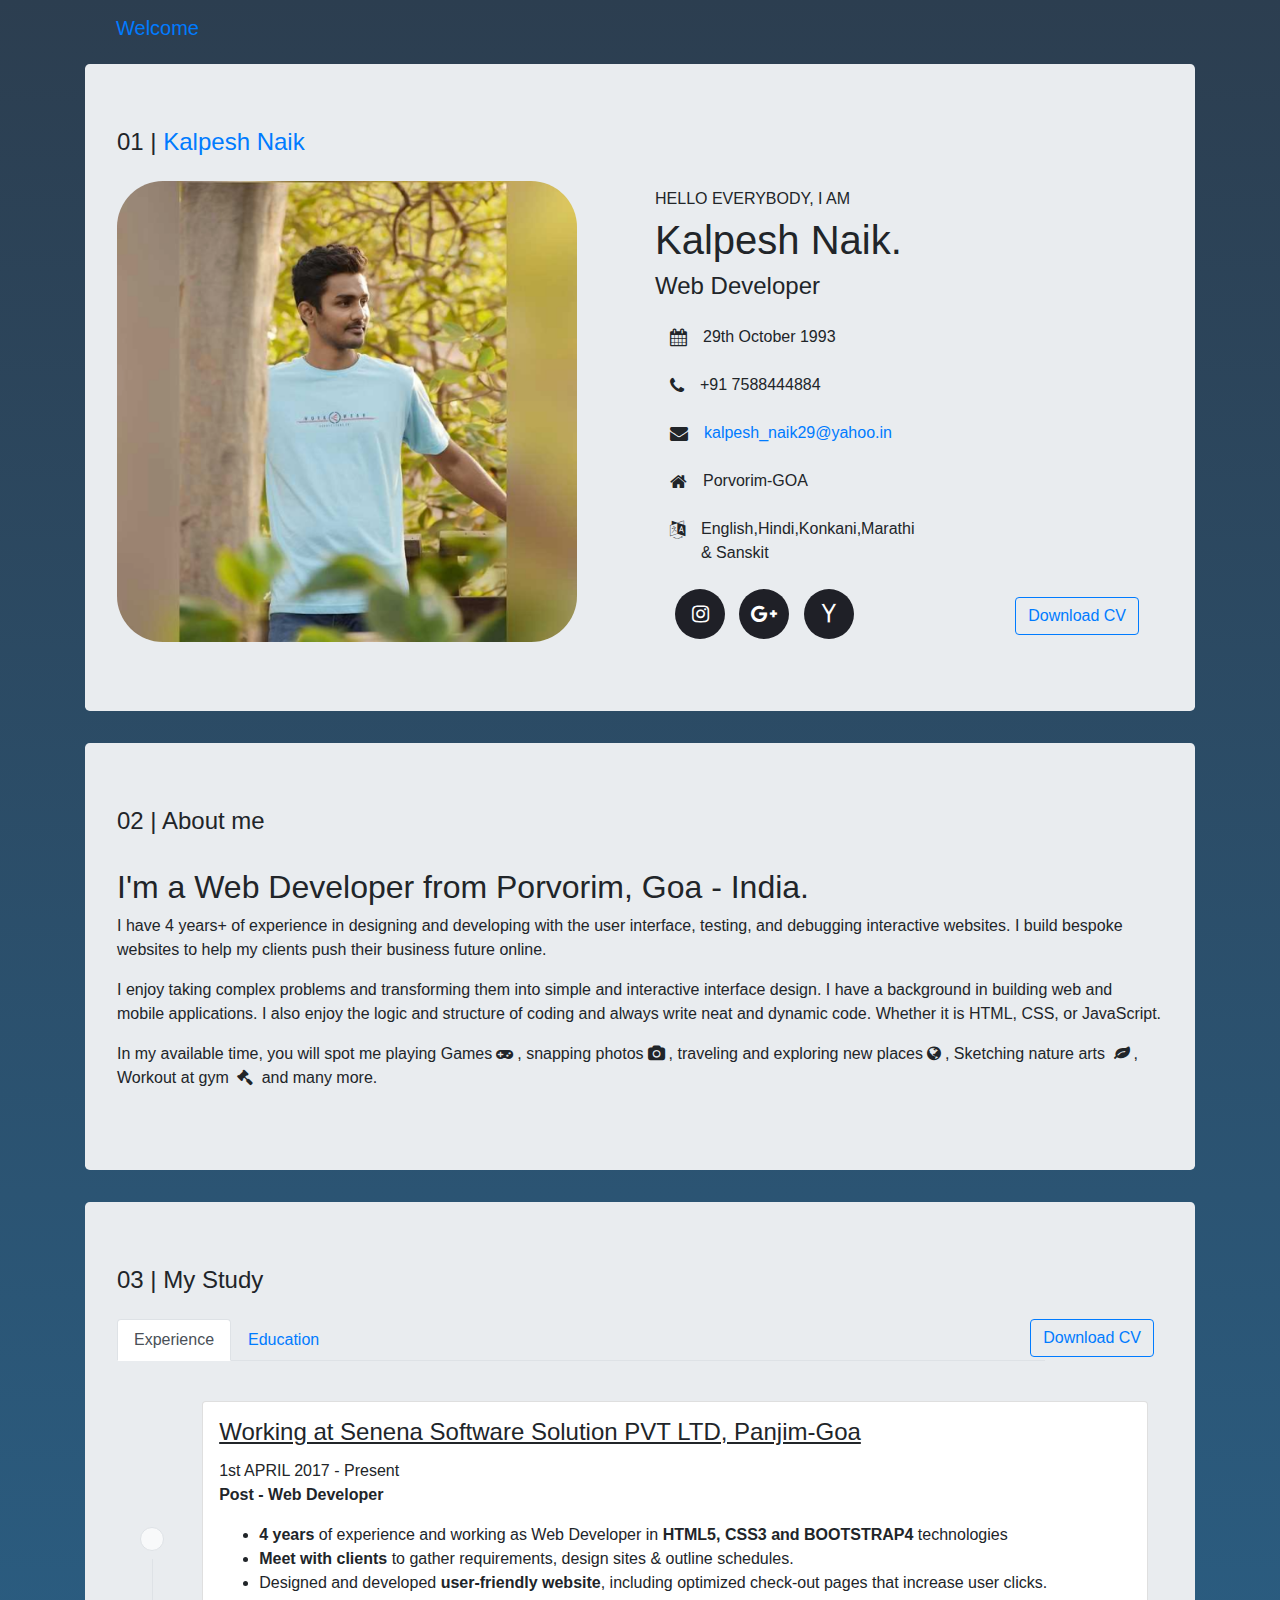
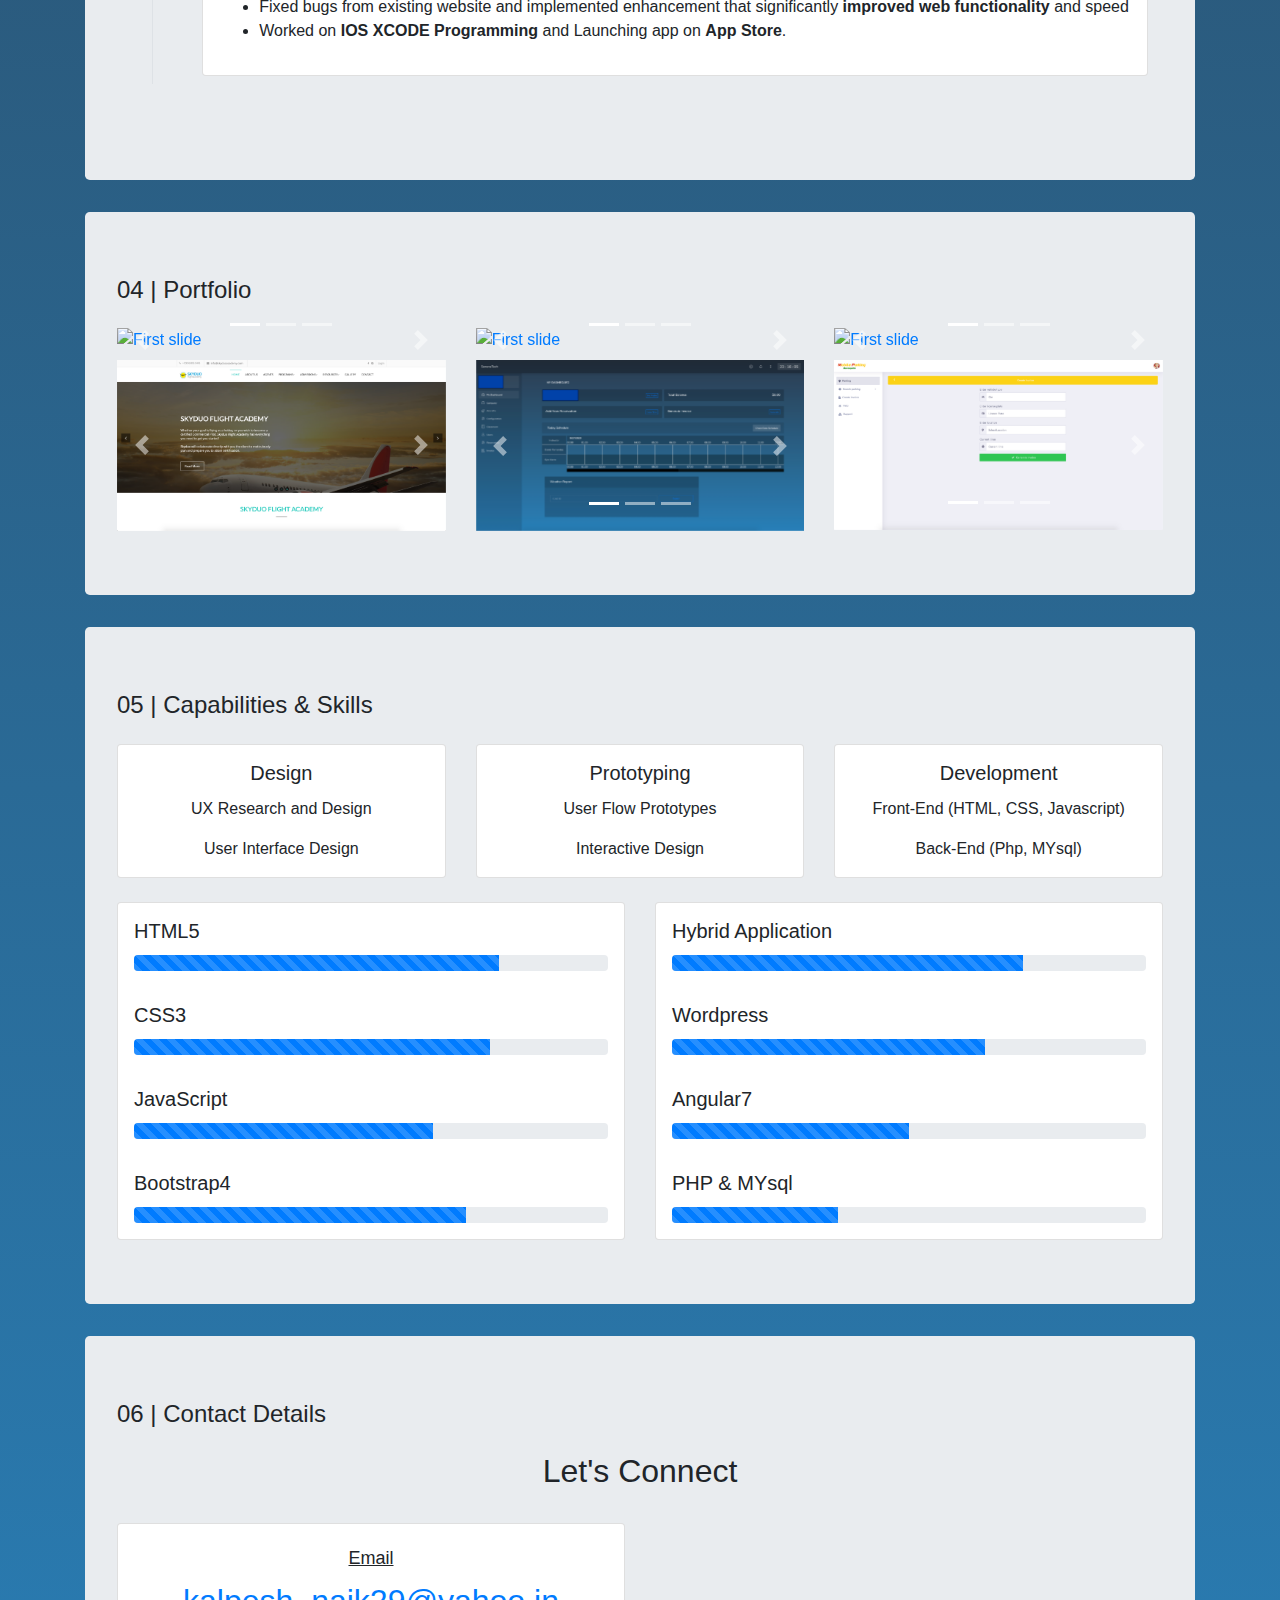
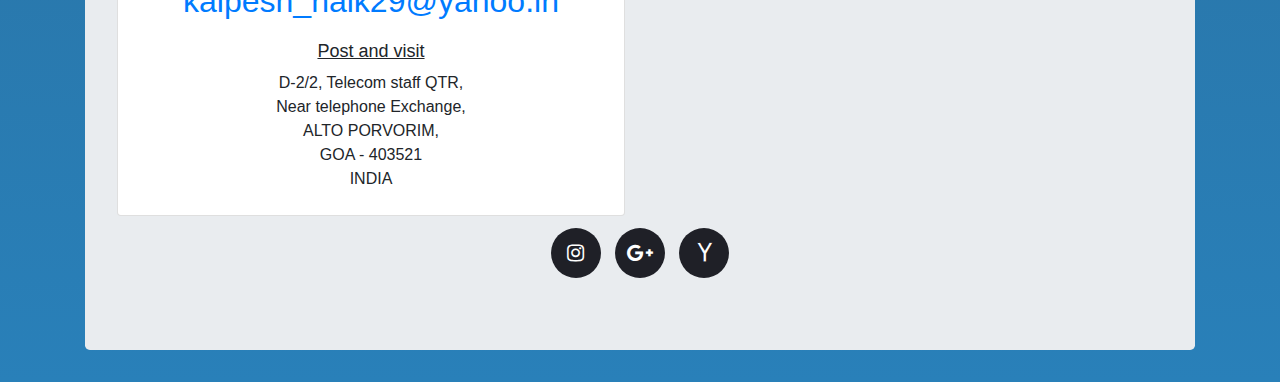
==== index.html @ 64120125 "Initial Commits" ====
<!doctype html>
<html lang="en">

<head>
  <!-- Required meta tags -->
  <meta charset="utf-8">
  <meta name="viewport" content="width=device-width, initial-scale=1, shrink-to-fit=no">
  <!-- Bootstrap CSS -->
  <link rel="stylesheet" href="https://maxcdn.bootstrapcdn.com/bootstrap/4.0.0/css/bootstrap.min.css" integrity="sha384-Gn5384xqQ1aoWXA+058RXPxPg6fy4IWvTNh0E263XmFcJlSAwiGgFAW/dAiS6JXm" crossorigin="anonymous">
  <link rel="stylesheet" href="https://maxcdn.bootstrapcdn.com/font-awesome/4.2.0/css/font-awesome.min.css" rel="stylesheet">
  <link rel="stylesheet" type="text/css" href="./css/styles.css">
  <title>Kalpesh Naik| Web Developer </title>
</head>

<body>
  <div class='container'>
    <div class="row mb-2">
      <div class="col-md-12">
        <nav class="navbar navbar-default" role="navigation">
          <div class='col-md-12'>
            <div class="navbar-header">
              <a class="navbar-brand" href="index.html">Welcome</a> 
            </div>
          </div>
        </nav>
      </div>
    </div>
    <div class="jumbotron">
      <h4 class="mb-4">01 | <a href="index.html">Kalpesh Naik</a> </h4>
      <div class="row">
        <div class="col-md-6"> <img class="img-fluid" src="images/kalpesh.png" alt="Chania" width="460" height="345" style="border-radius: 10%;"> </div>
        <div class="col-md-6">
          <h6 class="mt-2">HELLO EVERYBODY, I AM</h6>
          <h1>Kalpesh Naik. </h1>
          <h4>Web Developer</h4>
          <div class="col-md-12 mt-4">
            <div class="media">
              <i class="fa fa-calendar mr-3 mt-1 fs"></i>
              <div class="media-body">
                <p class="mt-0"> 29th October 1993</p>
              </div>
            </div>
          </div>
          <div class="col-md-12 mt-2">
            <div class="media">
              <i class="fa fa-phone mr-3 mt-1 fs"></i>
              <div class="media-body">
                <p class="mt-0"> +91 7588444884</p>
              </div>
            </div>
          </div>
          <div class="col-md-12 mt-2 ">
            <div class="media">
              <i class="fa fa-envelope mr-3 mt-1 fs"></i>
              <div class="media-body">
                <p class="mt-0"><a href="mailto:kalpesh_naik29@yahoo.in"> kalpesh_naik29@yahoo.in</a></p>
              </div>
            </div>
          </div>
          <div class="col-md-12 mt-2 ">
            <div class="media">
              <i class="fa fa-home mr-3 mt-1 fs"></i>
              <div class="media-body">
                <p class="mt-0"> Porvorim-GOA</p>
              </div>
            </div>
          </div>
          <div class="col-md-12 mt-2 ">
            <div class="media">
              <i class="fa fa-language mr-3 mt-1 fs"></i>
              <div class="media-body">
                <p class="mt-0 text-nowrap" style="width: 8rem;"> English,Hindi,Konkani,Marathi <br>& Sanskit</p>
              </div>
            </div>
          </div>
          <div class="col-md-12 mt-2 mb-2">
            <ul class="social-network social-circle">
              <li><a href="https://www.instagram.com/kalpesh_naik2929/" target="_blank" class="icoInstagram" title="Youtube"><i class="fa fa-instagram"></i></a></li>
              <!-- <li><a href="https://www.facebook.com/kalpesh.naik.5209/" target="_blank" class="icoFacebook" title="Facebook"><i class="fa fa-facebook"></i></a></li> -->
              <li><a href="mailto:kalpeshnaik29kak@gmail.com" class="icoGoogle" title="Google +"><i class="fa fa-google-plus"></i></a></li>
              <li><a href="mailto:kalpesh_naik29@yahoo.in" class="icoYahoo" title="Yahoo"><i class="fa fa-yahoo"></i></a></li>
            </ul>
            <div class="row float-right mt-2">
              <button type="button" class="btn btn-outline-primary mr-4"><a onClick="openTab(this)" href="#" name="images/kalpeshnaik2021_PDF.pdf">Download CV</a></button>
            </div>
          </div>
        </div>
      </div>
    </div>
    <div class="jumbotron">
     <h4>02 | About me</h4>
     <div class="row">
      <div class="col-md-12 mt-4">
        <h2>I'm a Web Developer from Porvorim, Goa - India.</h2>
        <p>I have 4 years+ of experience in designing and developing with the user interface, testing, and debugging interactive websites. I build bespoke websites to help my clients push their business future online.</p>
        <p>I enjoy taking complex problems and transforming them into simple and interactive interface design. I have a background in building web and mobile applications. I also enjoy the logic and structure of coding and always write neat and dynamic code. Whether it is HTML, CSS, or JavaScript.</p>
        <p>In my available time, you will spot me playing Games<i class="fa fa-gamepad mr-1 ml-1"></i>, snapping photos<i class="fa fa-camera mr-1 ml-1"></i>, traveling and exploring new places<i class="fa fa-globe mr-1 ml-1"></i>, Sketching nature arts <i class="fa fa-leaf mr-1 ml-1" ></i>, Workout at gym <i class="fa fa-gavel mr-1 ml-1"></i> and many more.</p>
      </div>
     </div> 
    </div>
    <div class="jumbotron">
      <h4 class="mb-4">03 | My Study</h4>
      <div class="row float-right">
        <button type="button" class="btn btn-outline-primary mr-4"><a onClick="openTab(this)" href="#" name="images/kalpeshnaik2021_PDF.pdf">Download CV</a></button>
      </div>
      <ul class="nav nav-tabs" id="myTab" role="tablist">
        <li class="nav-item">
          <a class="nav-link active" id="Experience-tab" data-toggle="tab" href="#Experience" role="tab" aria-controls="Experience" aria-selected="true">Experience</a>
        </li>
        <li class="nav-item">
          <a class="nav-link" id="Education-tab" data-toggle="tab" href="#Education" role="tab" aria-controls="Education" aria-selected="false">Education</a>
        </li>
      </ul>
      <div class="tab-content" id="myTabContent">
        <div class="tab-pane fade show active" id="Experience" role="tabpanel" aria-labelledby="Experience-tab">
          <div class="container py-2 mt-4 mb-4">
            <!-- timeline item 1 -->
            <div class="row">
              <!-- timeline item 1 left dot -->
              <div class="col-auto text-center flex-column d-none d-sm-flex">
                <div class="row h-50">
                  <div class="col">&nbsp;</div>
                  <div class="col">&nbsp;</div>
                </div>
                <h5 class="m-2">
                  <span class="badge badge-pill bg-light border">&nbsp;</span>
                </h5>
                <div class="row h-50">
                  <div class="col border-right">&nbsp;</div>
                  <div class="col">&nbsp;</div>
                </div>
              </div>
              <!-- timeline item 1 event content -->
              <div class="col py-2">
                <div class="card shadow">
                  <div class="card-body">
                    <h4 class="card-title"><u>Working at Senena Software Solution PVT LTD, Panjim-Goa</u></h4>
                    <span>1st APRIL 2017 - Present</span>
                    <p class="card-text"><b>Post - Web Developer</b></p>
                    <div class="row">
                      <div class="col-md-12">
                        <ul>
                          <li><b>4 years</b> of experience and working as Web Developer in <b>HTML5, CSS3 and BOOTSTRAP4</b> technologies </li>
                          <li><b>Meet with clients</b> to gather requirements, design sites & outline schedules.</li>
                          <li>Designed and developed <b>user-friendly website</b>, including optimized check-out pages that increase user clicks.</li>
                          <li>Fixed bugs from existing website and implemented enhancement that significantly <b>improved web functionality</b> and speed</li>
                          <li>Worked on <b>IOS XCODE Programming</b> and Launching app on <b>App Store</b>.</li>
                        </ul>
                      </div>
                    </div>
                  </div>
                </div>
              </div>
            </div>
            <!--/row-->
          </div>
        </div>
        <div class="tab-pane fade" id="Education" role="tabpanel" aria-labelledby="Education-tab">
          <div class="container py-2 mt-4 mb-4">
            <!-- timeline item 1 -->
            <div class="row">
              <!-- timeline item 1 left dot -->
              <div class="col-auto text-center flex-column d-none d-sm-flex">
                <div class="row h-50">
                  <div class="col">&nbsp;</div>
                  <div class="col">&nbsp;</div>
                </div>
                <h5 class="m-2">
                  <span class="badge badge-pill bg-light border">&nbsp;</span>
                </h5>
                <div class="row h-50">
                  <div class="col border-right">&nbsp;</div>
                  <div class="col">&nbsp;</div>
                </div>
              </div>
              <!-- timeline item 1 event content -->
              <div class="col py-2">
                <div class="card">
                  <div class="card-body">
                    <div class="float-right"> 2016 </div>
                    <h4 class="card-title">Bachelor of Engineering</h4>
                    <p class="card-text">Padre Conceicao College of Engineering</p>
                    <div class="row">
                      <div class="col-md-12">
                        <ul>
                          <li><b>Information Technology Engineering</b></li>
                        </ul>
                      </div>
                    </div>
                  </div>
                </div>
              </div>
            </div>
            <!--/row-->
            <!-- timeline item 2 -->
            <div class="row">
              <div class="col-auto text-center flex-column d-none d-sm-flex">
                <div class="row h-50">
                  <div class="col border-right">&nbsp;</div>
                  <div class="col">&nbsp;</div>
                </div>
                <h5 class="m-2">
                  <span class="badge badge-pill bg-light border">&nbsp;</span>
                </h5>
                <div class="row h-50">
                  <div class="col border-right">&nbsp;</div>
                  <div class="col">&nbsp;</div>
                </div>
              </div>
              <div class="col py-2">
                <div class="card shadow">
                  <div class="card-body">
                    <div class="float-right"> 2013 </div>
                    <h4 class="card-title">Diploma Engineering</h4>
                    <p class="card-text">Government Polytechnic Panaji (GPP)</p>
                    <div class="row">
                      <div class="col-md-12">
                        <ul>
                          <li><b>Electronics Engineering</b></li>
                        </ul>
                      </div>
                    </div>
                  </div>
                </div>
              </div>
            </div>
            <!--/row-->
            <!-- timeline item 3 -->
            <div class="row">
              <div class="col-auto text-center flex-column d-none d-sm-flex">
                <div class="row h-50">
                  <div class="col border-right">&nbsp;</div>
                  <div class="col">&nbsp;</div>
                </div>
                <h5 class="m-2">
                  <span class="badge badge-pill bg-light border">&nbsp;</span>
                </h5>
                <div class="row h-50">
                  <div class="col border-right">&nbsp;</div>
                  <div class="col">&nbsp;</div>
                </div>
              </div>
              <div class="col py-2">
                <div class="card">
                  <div class="card-body">
                    <div class="float-right"> 2009 </div>
                    <h4 class="card-title">SSC</h4>
                    <p>L. D. Samant Memorial High School (Goa Board)</p>
                  </div>
                </div>
              </div>
            </div>
            <!--/row-->
          </div>
        </div>
      </div>
    </div>
    <div class="jumbotron">
      <h4 class="mb-4">04 | Portfolio</h4>
      <div class="row mb-2">
        <div class="col-sm-4">
          <a href="https://santa-agata.ch/start_santa-agata/en/index.html" target="_blank">
          <div id="carouselExampleIndicators2" class="carousel slide" data-ride="carousel">
            <ol class="carousel-indicators">
              <li data-target="#carouselExampleIndicators2" data-slide-to="0" class="active"></li>
              <li data-target="#carouselExampleIndicators2" data-slide-to="1"></li>
              <li data-target="#carouselExampleIndicators2" data-slide-to="2"></li>
            </ol>
            <div class="carousel-inner">
              <div class="carousel-item active">
                <img class="d-block w-100" src="images/Santa-agata.png" alt="First slide">
              </div>
              <div class="carousel-item">
                <img class="d-block w-100" src="images/Santa-agata_property.png" alt="Second slide">
              </div>
              <div class="carousel-item">
                <img class="d-block w-100" src="images/Santa-agata_apartment.png" alt="Third slide">
              </div>
            </div>
            <a class="carousel-control-prev" href="#carouselExampleIndicators2" role="button" data-slide="prev">
              <span class="carousel-control-prev-icon" aria-hidden="true"></span>
              <span class="sr-only">Previous</span>
            </a>
            <a class="carousel-control-next" href="#carouselExampleIndicators2" role="button" data-slide="next">
              <span class="carousel-control-next-icon" aria-hidden="true"></span>
              <span class="sr-only">Next</span>
            </a>
          </div>
          </a>
        </div>
        <div class="col-sm-4">
          <a href="http://www.whitecloudinsurance.com/" target="_blank">
          <div id="carouselExampleIndicators3" class="carousel slide" data-ride="carousel">
            <ol class="carousel-indicators">
              <li data-target="#carouselExampleIndicators3" data-slide-to="0" class="active"></li>
              <li data-target="#carouselExampleIndicators3" data-slide-to="1"></li>
              <li data-target="#carouselExampleIndicators3" data-slide-to="2"></li>
            </ol>
            <div class="carousel-inner">
              <div class="carousel-item active">
                <img class="d-block w-100" src="images/Whitecloudinsurance.png" alt="First slide">
              </div>
              <div class="carousel-item">
                <img class="d-block w-100" src="images/Whitecloudinsurance_loan.png" alt="Second slide">
              </div>
              <div class="carousel-item">
                <img class="d-block w-100" src="images/Whitecloudinsurance_contact.png" alt="Third slide">
              </div>
            </div>
            <a class="carousel-control-prev" href="#carouselExampleIndicators3" role="button" data-slide="prev">
              <span class="carousel-control-prev-icon" aria-hidden="true"></span>
              <span class="sr-only">Previous</span>
            </a>
            <a class="carousel-control-next" href="#carouselExampleIndicators3" role="button" data-slide="next">
              <span class="carousel-control-next-icon" aria-hidden="true"></span>
              <span class="sr-only">Next</span>
            </a>
          </div>
          </a>
        </div>
        <div class="col-sm-4">
          <a href="https://www.senena.com/" target="_blank">
          <div id="carouselExampleIndicators4" class="carousel slide" data-ride="carousel">
            <ol class="carousel-indicators">
              <li data-target="#carouselExampleIndicators4" data-slide-to="0" class="active"></li>
              <li data-target="#carouselExampleIndicators4" data-slide-to="1"></li>
              <li data-target="#carouselExampleIndicators4" data-slide-to="2"></li>
            </ol>
            <div class="carousel-inner">
              <div class="carousel-item active">
                <img class="d-block w-100" src="images/Senena.png" alt="First slide">
              </div>
              <div class="carousel-item">
                <img class="d-block w-100" src="images/Senena_services.png" alt="Second slide">
              </div>
              <div class="carousel-item">
                <img class="d-block w-100" src="images/Senena_technology.png" alt="Third slide">
              </div>
            </div>
            <a class="carousel-control-prev" href="#carouselExampleIndicators4" role="button" data-slide="prev">
              <span class="carousel-control-prev-icon" aria-hidden="true"></span>
              <span class="sr-only">Previous</span>
            </a>
            <a class="carousel-control-next" href="#carouselExampleIndicators4" role="button" data-slide="next">
              <span class="carousel-control-next-icon" aria-hidden="true"></span>
              <span class="sr-only">Next</span>
            </a>
          </div>
          </a>
        </div>
      </div>
      <div class="row mt-2">
        <div class="col-sm-4">
          <div id="carouselExampleIndicators5" class="carousel slide" data-ride="carousel">
            <ol class="carousel-indicators">
              <li data-target="#carouselExampleIndicators5" data-slide-to="0" class="active"></li>
              <li data-target="#carouselExampleIndicators5" data-slide-to="1"></li>
              <li data-target="#carouselExampleIndicators5" data-slide-to="2"></li>
            </ol>
            <div class="carousel-inner">
              <div class="carousel-item active">
                <img class="d-block w-100" src="images/Skyduo.png" alt="First slide">
              </div>
              <div class="carousel-item">
                <img class="d-block w-100" src="images/Skyduo_program.png" alt="Second slide">
              </div>
              <div class="carousel-item">
                <img class="d-block w-100" src="images/Skyduo_contact.png" alt="Third slide">
              </div>
            </div>
            <a class="carousel-control-prev" href="#carouselExampleIndicators5" role="button" data-slide="prev">
              <span class="carousel-control-prev-icon" aria-hidden="true"></span>
              <span class="sr-only">Previous</span>
            </a>
            <a class="carousel-control-next" href="#carouselExampleIndicators5" role="button" data-slide="next">
              <span class="carousel-control-next-icon" aria-hidden="true"></span>
              <span class="sr-only">Next</span>
            </a>
          </div>
        </div>
        <div class="col-sm-4">
          <div id="carouselExampleIndicators6" class="carousel slide" data-ride="carousel">
            <ol class="carousel-indicators">
              <li data-target="#carouselExampleIndicators6" data-slide-to="0" class="active"></li>
              <li data-target="#carouselExampleIndicators6" data-slide-to="1"></li>
              <li data-target="#carouselExampleIndicators6" data-slide-to="2"></li>
            </ol>
            <div class="carousel-inner">
              <div class="carousel-item active">
                <img class="d-block w-100" src="images/skyduo_zero.png" alt="First slide">
              </div>
              <div class="carousel-item">
                <img class="d-block w-100" src="images/skyduo_one.png" alt="Second slide">
              </div>
              <div class="carousel-item">
                <img class="d-block w-100" src="images/skyduo_two.png" alt="Third slide">
              </div>
            </div>
            <a class="carousel-control-prev" href="#carouselExampleIndicators6" role="button" data-slide="prev">
              <span class="carousel-control-prev-icon" aria-hidden="true"></span>
              <span class="sr-only">Previous</span>
            </a>
            <a class="carousel-control-next" href="#carouselExampleIndicators6" role="button" data-slide="next">
              <span class="carousel-control-next-icon" aria-hidden="true"></span>
              <span class="sr-only">Next</span>
            </a>
          </div>
        </div>
        <div class="col-sm-4">
          <div id="carouselExampleIndicators7" class="carousel slide" data-ride="carousel">
            <ol class="carousel-indicators">
              <li data-target="#carouselExampleIndicators7" data-slide-to="0" class="active"></li>
              <li data-target="#carouselExampleIndicators7" data-slide-to="1"></li>
              <li data-target="#carouselExampleIndicators7" data-slide-to="2"></li>
            </ol>
            <div class="carousel-inner">
              <div class="carousel-item active">
                <img class="d-block w-100" src="images/parking_one.png" alt="First slide">
              </div>
              <div class="carousel-item">
                <img class="d-block w-100" src="images/parking_two.png" alt="Second slide">
              </div>
              <div class="carousel-item">
                <img class="d-block w-100" src="images/parking_three.png" alt="Third slide">
              </div>
            </div>
            <a class="carousel-control-prev" href="#carouselExampleIndicators7" role="button" data-slide="prev">
              <span class="carousel-control-prev-icon" aria-hidden="true"></span>
              <span class="sr-only">Previous</span>
            </a>
            <a class="carousel-control-next" href="#carouselExampleIndicators7" role="button" data-slide="next">
              <span class="carousel-control-next-icon" aria-hidden="true"></span>
              <span class="sr-only">Next</span>
            </a>
          </div>
        </div>
      </div>
    </div>
    <div class="jumbotron">
      <h4 class="mb-4">05 | Capabilities & Skills</h4>
      <div class="row mb-4">
        <div class="col-sm-4">
          <div class="card text-center">
            <div class="card-body">
              <h5 class="card-title">Design</h5>
              <p class="card-text">UX Research and Design</p>
              <p class="card-text">User Interface Design</p>
            </div>
          </div>
        </div>
        <div class="col-sm-4">
          <div class="card text-center">
            <div class="card-body">
              <h5 class="card-title">Prototyping</h5>
              <p class="card-text">User Flow Prototypes</p>
              <p class="card-text">Interactive Design</p>
            </div>
          </div>
        </div>
        <div class="col-sm-4">
          <div class="card text-center">
            <div class="card-body">
              <h5 class="card-title">Development</h5>
              <p class="card-text">Front-End (HTML, CSS, Javascript)</p>
              <p class="card-text">Back-End (Php, MYsql)</p>
            </div>
          </div>
        </div>
      </div>
      <div class="row">
        <div class="col-sm-6">
          <div class="card">
            <div class="card-body">
              <h5 class="card-title">HTML5</h5>
              <div class="progress">
                <div class="progress-bar progress-bar-striped progress-bar-animated" role="progressbar" aria-valuenow="75" aria-valuemin="0" aria-valuemax="100" style="width: 77%">
                </div>
              </div>
            </div>
            <div class="card-body">
              <h5 class="card-title">CSS3</h5>
              <div class="progress">
                <div class="progress-bar progress-bar-striped progress-bar-animated" role="progressbar" aria-valuenow="75" aria-valuemin="0" aria-valuemax="100" style="width: 75%"></div>
              </div>
            </div>
            <div class="card-body">
              <h5 class="card-title">JavaScript</h5>
              <div class="progress">
                <div class="progress-bar progress-bar-striped progress-bar-animated" role="progressbar" aria-valuenow="75" aria-valuemin="0" aria-valuemax="100" style="width: 63%"></div>
              </div>
            </div>
            <div class="card-body">
              <h5 class="card-title">Bootstrap4</h5>
              <div class="progress">
                <div class="progress-bar progress-bar-striped progress-bar-animated" role="progressbar" aria-valuenow="75" aria-valuemin="0" aria-valuemax="100" style="width: 70%"></div>
              </div>
            </div>
          </div>
        </div>
        <div class="col-sm-6">
          <div class="card">
            <div class="card-body">
              <h5 class="card-title">Hybrid Application</h5>
              <div class="progress">
                <div class="progress-bar progress-bar-striped progress-bar-animated" role="progressbar" aria-valuenow="75" aria-valuemin="0" aria-valuemax="100" style="width: 74%"></div>
              </div>
            </div>
            <div class="card-body">
              <h5 class="card-title">Wordpress</h5>
              <div class="progress">
                <div class="progress-bar progress-bar-striped progress-bar-animated" role="progressbar" aria-valuenow="75" aria-valuemin="0" aria-valuemax="100" style="width: 66%"></div>
              </div>
            </div>
            <div class="card-body">
              <h5 class="card-title">Angular7</h5>
              <div class="progress">
                <div class="progress-bar progress-bar-striped progress-bar-animated" role="progressbar" aria-valuenow="75" aria-valuemin="0" aria-valuemax="100" style="width: 50%"></div>
              </div>
            </div>
            <div class="card-body">
              <h5 class="card-title">PHP & MYsql</h5>
              <div class="progress">
                <div class="progress-bar progress-bar-striped progress-bar-animated" role="progressbar" aria-valuenow="75" aria-valuemin="0" aria-valuemax="100" style="width: 35%"></div>
              </div>
            </div>
            </div>
          </div>
      </div>
    </div>
    <div class='jumbotron'>
      <h4 class="mb-4">06 | Contact Details</h4>
      <h2 class='text-center mt-2 mb-4'>Let's Connect</h2>
      <div class="row">
        <div class="col-sm-12 col-md-6 mt-2">
          <div class="card">
            <div class="text-center col-md-12 mt-2 mb-2">
              <p><h6 class="fs"><u>Email</u></h6>  <a class="efs" href="mailto:kalpesh_naik29@yahoo.in"> kalpesh_naik29@yahoo.in</a></p>
              <p><h6 class="fs"><u>Post and visit</u></h6>  D-2/2, Telecom staff QTR,<br> Near telephone Exchange,<br> ALTO PORVORIM,<br> GOA - 403521<br> INDIA  </p>
            </div>
          </div>
        </div>
        <div class="col-sm-12 col-md-6 mt-2">
          <!-- <div class="card"> -->
            <div class="mapouter"><div class="gmap_canvas"><iframe width="600px" height="290px" id="gmap_canvas" src="https://maps.google.com/maps?q=Telephone%20Exchange%20Alto%20Porvorim%2C%20Alto-%20Betim%20Porvorim%2C%20Penha%20de%20Fran%C3%A7a%2C%20Goa%20403501&t=k&z=13&ie=UTF8&iwloc=&output=embed" frameborder="0" scrolling="no" marginheight="0" marginwidth="0"></iframe><a href="https://www.whatismyip-address.com"></a></div><style>.mapouter{position:relative;text-align:center;height:auto;width:auto;}.gmap_canvas {overflow:hidden;background:none!important;height:auto;width:auto;}</style>
            </div>
          <!-- </div> -->
        </div>
      </div>
      <div class="row">
        <div class="text-center col-md-12 mt-2 mb-2">
            <ul class="social-network social-circle">
              <li><a href="https://www.instagram.com/kalpesh_naik2929/" target="_blank" class="icoInstagram" title="Youtube"><i class="fa fa-instagram"></i></a></li>
              <!-- <li><a href="https://www.facebook.com/kalpesh.naik.5209/" target="_blank" class="icoFacebook" title="Facebook"><i class="fa fa-facebook"></i></a></li> -->
              <li><a href="mailto:kalpeshnaik29kak@gmail.com" class="icoGoogle" title="Google +"><i class="fa fa-google-plus"></i></a></li>
              <li><a href="mailto:kalpesh_naik29@yahoo.in" class="icoYahoo" title="Yahoo"><i class="fa fa-yahoo"></i></a></li>
            </ul>
          </div>
      </div>
    </div>
  </div>
  <!-- Optional JavaScript -->
  <script type="text/javascript">
    function openTab(th){
      window.open(th.name,'_blank');
    }
   </script>
  <!-- jQuery first, then Popper.js, then Bootstrap JS -->
  <script src="https://code.jquery.com/jquery-3.2.1.slim.min.js" integrity="sha384-KJ3o2DKtIkvYIK3UENzmM7KCkRr/rE9/Qpg6aAZGJwFDMVNA/GpGFF93hXpG5KkN" crossorigin="anonymous"></script>
  <script src="https://cdnjs.cloudflare.com/ajax/libs/popper.js/1.12.9/umd/popper.min.js" integrity="sha384-ApNbgh9B+Y1QKtv3Rn7W3mgPxhU9K/ScQsAP7hUibX39j7fakFPskvXusvfa0b4Q" crossorigin="anonymous"></script>
  <script src="https://maxcdn.bootstrapcdn.com/bootstrap/4.0.0/js/bootstrap.min.js" integrity="sha384-JZR6Spejh4U02d8jOt6vLEHfe/JQGiRRSQQxSfFWpi1MquVdAyjUar5+76PVCmYl" crossorigin="anonymous"></script>
</body>

</html>
---- css/styles.css ----
body{
  background: #2980b9;  /* fallback for old browsers */
background: -webkit-linear-gradient(to bottom, #2c3e50, #2980b9);  /* Chrome 10-25, Safari 5.1-6 */
background: linear-gradient(to bottom, #2c3e50, #2980b9); /* W3C, IE 10+/ Edge, Firefox 16+, Chrome 26+, Opera 12+, Safari 7+ */

}
.card-body{
  padding: 1rem!important;
}
.fs{
  font-size: large;
}
.efs{
  font-size: xx-large;
}
ul.social-network {
  list-style: none;
  display: inline;
  margin-left:0 !important;
  padding: 0;
}
ul.social-network li {
  display: inline;
  margin: 0 5px;
}
.social-network a.icoInstagram:hover {
  background-color: #C13584 ;
}
.social-network a.icoFacebook:hover {
  background-color:#3B5998;
}
.social-network a.icoGoogle:hover {
  background-color:#BD3518;
}
.social-network a.icoYahoo:hover {
  background-color:#430297;
}
.social-circle li a {
  display:inline-block;
  position:relative;
  margin:0 auto 0 auto;
  -moz-border-radius:50%;
  -webkit-border-radius:50%;
  border-radius:50%;
  text-align:center;
  width: 50px;
  height: 50px;
  font-size:20px;
  background-color: #1f2027;
}
.social-circle li i {
  margin:0;
  line-height:50px;
  text-align: center;
}

.social-circle li a:hover i, .triggeredHover {
  -moz-transform: rotate(360deg);
  -webkit-transform: rotate(360deg);
  -ms--transform: rotate(360deg);
  transform: rotate(360deg);
  -webkit-transition: all 3.2s;
  -moz-transition: all 0.2s;
  -o-transition: all 0.2s;
  -ms-transition: all 0.2s;
  transition: all 0.8s;
}
.social-circle i {
  color: #fff;
  -webkit-transition: all 0.8s;
  -moz-transition: all 0.8s;
  -o-transition: all 0.8s;
  -ms-transition: all 0.8s;
  transition: all 0.8s;
}
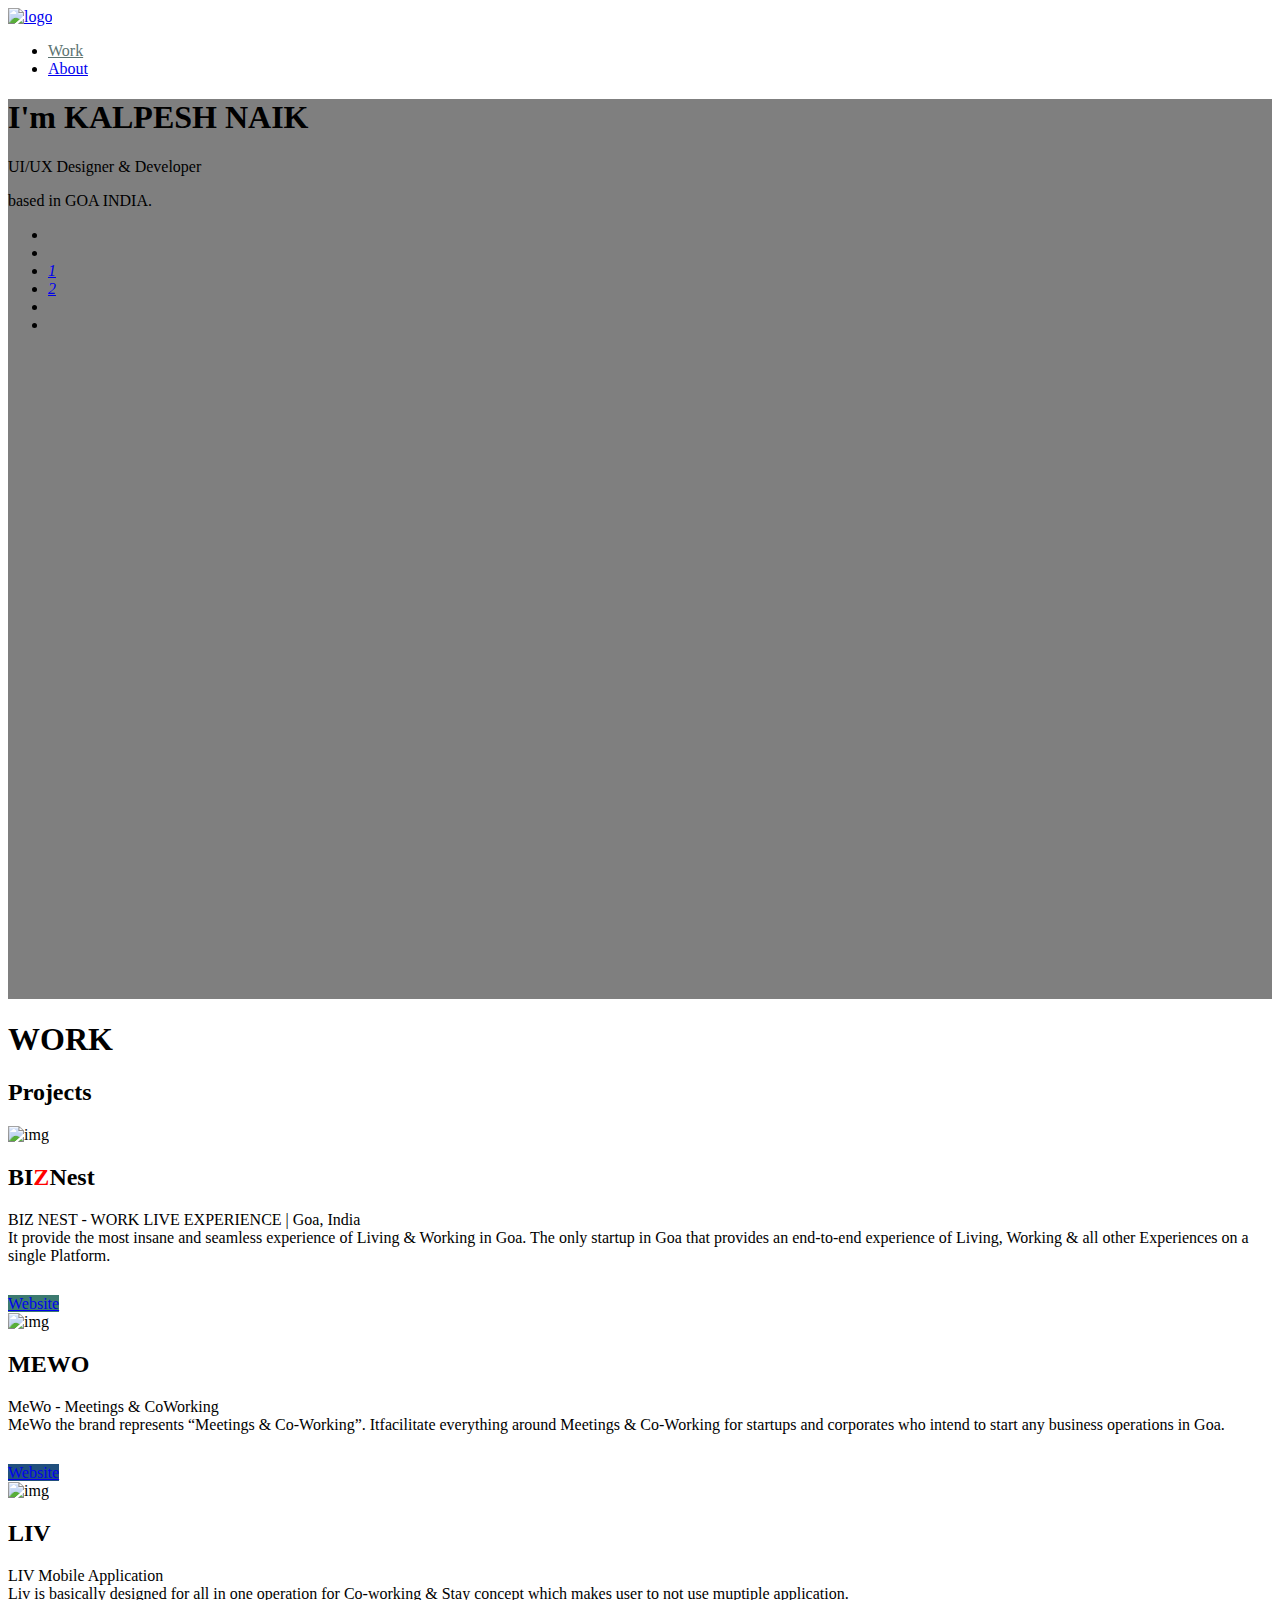
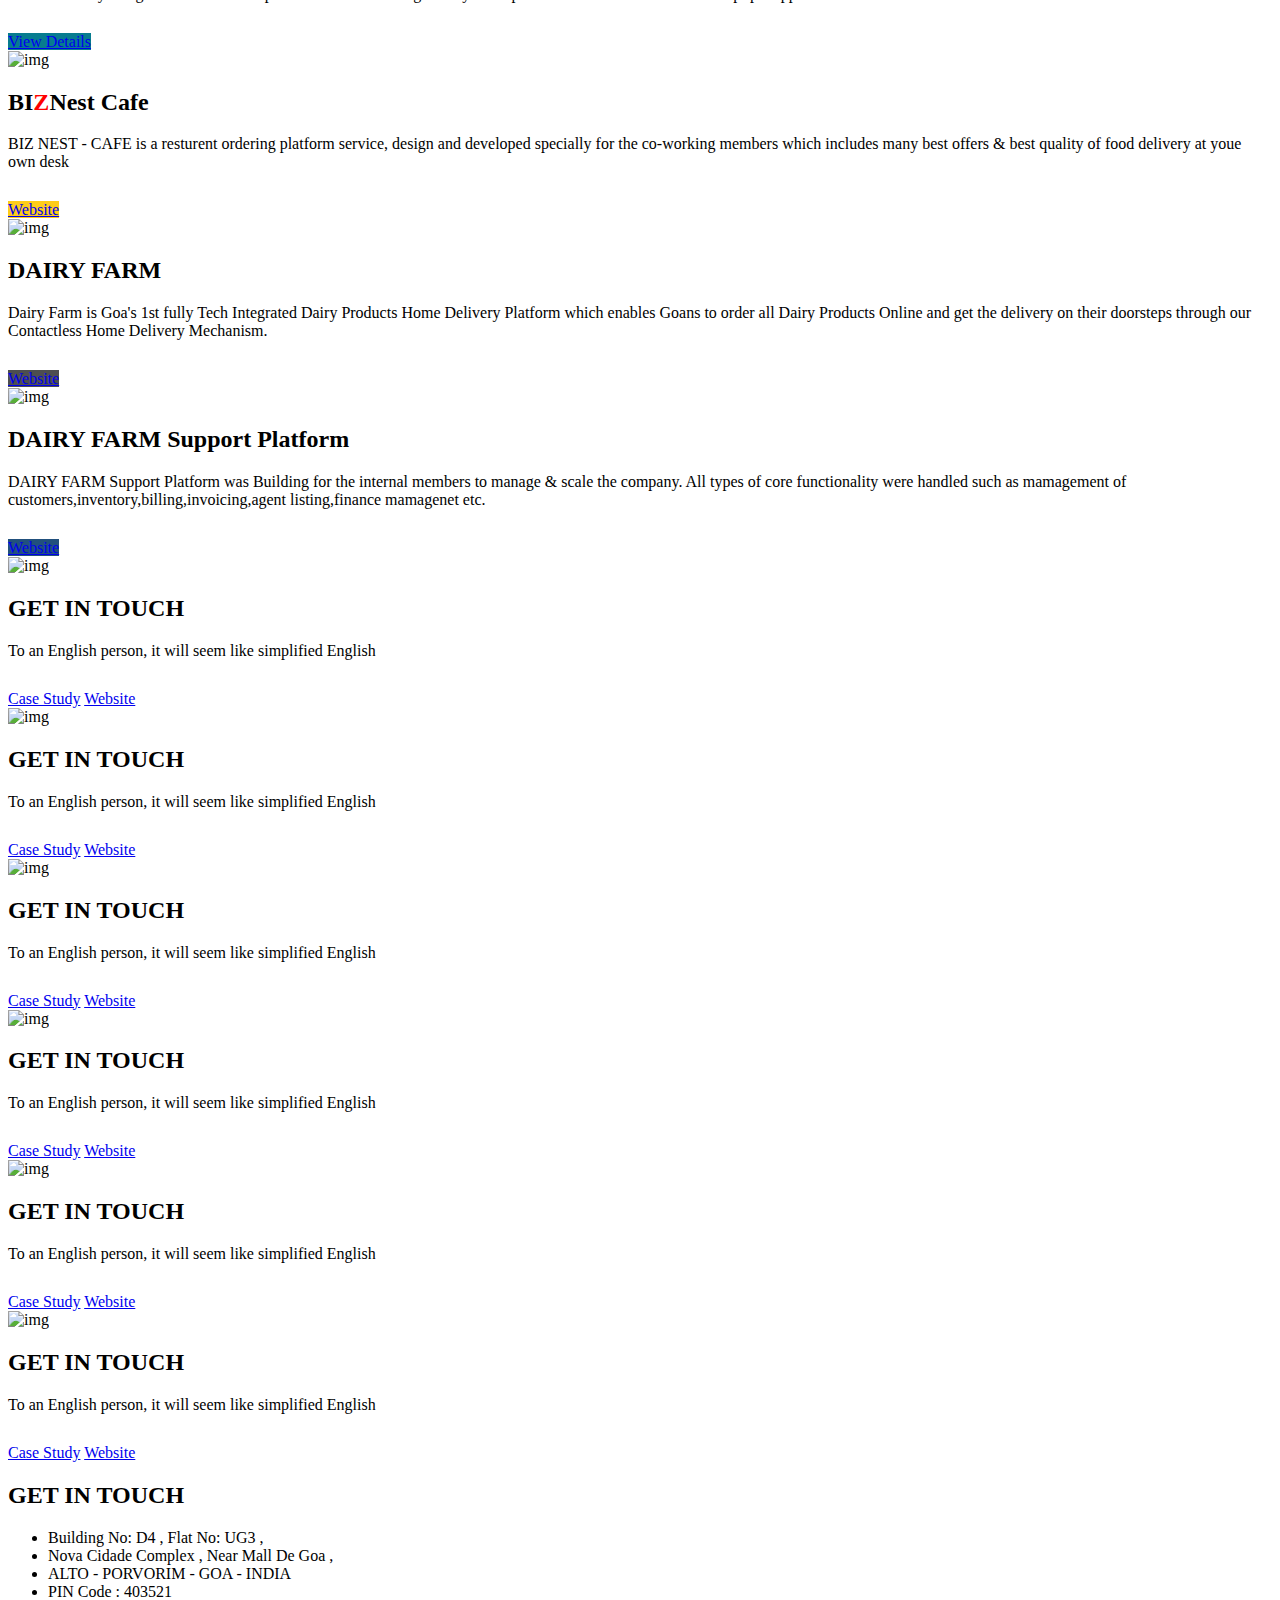
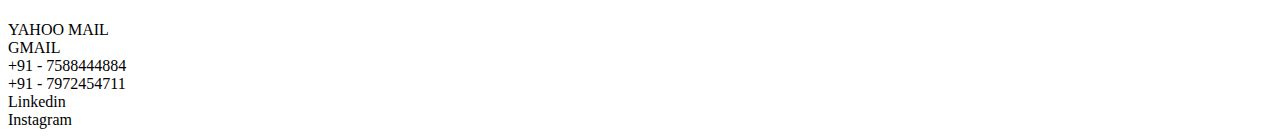
==== commit cd3e7c3e: "Add files via upload" ====
--- a/index.html
+++ b/index.html
@@ -1,573 +1,683 @@
-<!doctype html>
+<!DOCTYPE html>
 <html lang="en">
-
-<head>
-  <!-- Required meta tags -->
-  <meta charset="utf-8">
-  <meta name="viewport" content="width=device-width, initial-scale=1, shrink-to-fit=no">
-  <!-- Bootstrap CSS -->
-  <link rel="stylesheet" href="https://maxcdn.bootstrapcdn.com/bootstrap/4.0.0/css/bootstrap.min.css" integrity="sha384-Gn5384xqQ1aoWXA+058RXPxPg6fy4IWvTNh0E263XmFcJlSAwiGgFAW/dAiS6JXm" crossorigin="anonymous">
-  <link rel="stylesheet" href="https://maxcdn.bootstrapcdn.com/font-awesome/4.2.0/css/font-awesome.min.css" rel="stylesheet">
-  <link rel="stylesheet" type="text/css" href="./css/styles.css">
-  <title>Kalpesh Naik| Web Developer </title>
-</head>
-
-<body>
-  <div class='container'>
-    <div class="row mb-2">
-      <div class="col-md-12">
-        <nav class="navbar navbar-default" role="navigation">
-          <div class='col-md-12'>
-            <div class="navbar-header">
-              <a class="navbar-brand" href="index.html">Welcome</a> 
-            </div>
-          </div>
-        </nav>
+  <head>
+    <!-- meta -->
+    <meta charset="UTF-8" />
+    <meta http-equiv="X-UA-Compatible" content="IE=edge" />
+    <meta name="viewport" content="width=device-width, initial-scale=1.0" />
+
+    <!-- title -->
+    <title>Kalpesh Naik - Portfolio</title>
+    <meta content="" name="keywords" />
+    <meta content="" name="description" />
+
+    <!-- Google Fonts -->
+    <link
+      href="https://fonts.googleapis.com/css?family=Poppins:300,300i,400,400i,500,500i,600,600i,700,700i|Playfair+Display:400,400i,700,700i,900,900i"
+      rel="stylesheet"
+    />
+
+    <!-- Bootstrap CSS File -->
+    <link href="./lib/bootstrap/css/bootstrap.min.css" rel="stylesheet" />
+
+    <!-- Libraries CSS Files -->
+    <link href="./lib/ionicons/css/ionicons.min.css" rel="stylesheet" />
+    <link
+      href="./lib/owlcarousel/assets/owl.carousel.min.css"
+      rel="stylesheet"
+    />
+    <link href="./lib/magnific-popup/magnific-popup.css" rel="stylesheet" />
+    <link href="./lib/hover/hover.min.css" rel="stylesheet" />
+
+    <!-- Main Stylesheet File -->
+    <link href="./css/style.css" rel="stylesheet" />
+
+    <!-- Responsive css -->
+    <link href="./css/responsive.css" rel="stylesheet" />
+
+    <!-- Favicon -->
+    <link rel="shortcut icon" href="./images/favicon_io/favicon.ico" />
+
+    <link
+      rel="apple-touch-icon"
+      sizes="180x180"
+      href="./images/favicon_io/apple-touch-icon.png"
+    />
+    <link
+      rel="icon"
+      type="image/png"
+      sizes="32x32"
+      href="./images/favicon_io/favicon-32x32.png"
+    />
+    <link
+      rel="icon"
+      type="image/png"
+      sizes="16x16"
+      href="./images/favicon_io/favicon-16x16.png"
+    />
+    <link rel="manifest" href="./images/favicon_io/site.webmanifest" />
+  </head>
+  <body>
+    <!-- start section navbar -->
+    <nav id="main-nav">
+      <div class="row">
+        <div class="container">
+          <div class="logo">
+            <a href="index.html"
+              ><img src="images/Kalpeshlogo.png" alt="logo"
+            /></a>
+          </div>
+
+          <div class="responsive">
+            <i data-icon="m" class="ion-navicon-round"></i>
+          </div>
+
+          <ul class="nav-menu list-unstyled">
+            <li>
+              <a href="./index.html" class="smoothScroll" style="color: #5b7371"
+                >Work</a
+              >
+            </li>
+            <li><a href="./About.html" class="smoothScroll">About</a></li>
+            <!-- <li><a href="#contact" class="smoothScroll">Contact</a></li> -->
+          </ul>
+        </div>
       </div>
-    </div>
-    <div class="jumbotron">
-      <h4 class="mb-4">01 | <a href="index.html">Kalpesh Naik</a> </h4>
-      <div class="row">
-        <div class="col-md-6"> <img class="img-fluid" src="images/kalpesh.png" alt="Chania" width="460" height="345" style="border-radius: 10%;"> </div>
-        <div class="col-md-6">
-          <h6 class="mt-2">HELLO EVERYBODY, I AM</h6>
-          <h1>Kalpesh Naik. </h1>
-          <h4>Web Developer</h4>
-          <div class="col-md-12 mt-4">
-            <div class="media">
-              <i class="fa fa-calendar mr-3 mt-1 fs"></i>
-              <div class="media-body">
-                <p class="mt-0"> 29th October 1993</p>
-              </div>
-            </div>
-          </div>
-          <div class="col-md-12 mt-2">
-            <div class="media">
-              <i class="fa fa-phone mr-3 mt-1 fs"></i>
-              <div class="media-body">
-                <p class="mt-0"> +91 7588444884</p>
-              </div>
-            </div>
-          </div>
-          <div class="col-md-12 mt-2 ">
-            <div class="media">
-              <i class="fa fa-envelope mr-3 mt-1 fs"></i>
-              <div class="media-body">
-                <p class="mt-0"><a href="mailto:kalpesh_naik29@yahoo.in"> kalpesh_naik29@yahoo.in</a></p>
-              </div>
-            </div>
-          </div>
-          <div class="col-md-12 mt-2 ">
-            <div class="media">
-              <i class="fa fa-home mr-3 mt-1 fs"></i>
-              <div class="media-body">
-                <p class="mt-0"> Porvorim-GOA</p>
-              </div>
-            </div>
-          </div>
-          <div class="col-md-12 mt-2 ">
-            <div class="media">
-              <i class="fa fa-language mr-3 mt-1 fs"></i>
-              <div class="media-body">
-                <p class="mt-0 text-nowrap" style="width: 8rem;"> English,Hindi,Konkani,Marathi <br>& Sanskit</p>
-              </div>
-            </div>
-          </div>
-          <div class="col-md-12 mt-2 mb-2">
-            <ul class="social-network social-circle">
-              <li><a href="https://www.instagram.com/kalpesh_naik2929/" target="_blank" class="icoInstagram" title="Youtube"><i class="fa fa-instagram"></i></a></li>
-              <!-- <li><a href="https://www.facebook.com/kalpesh.naik.5209/" target="_blank" class="icoFacebook" title="Facebook"><i class="fa fa-facebook"></i></a></li> -->
-              <li><a href="mailto:kalpeshnaik29kak@gmail.com" class="icoGoogle" title="Google +"><i class="fa fa-google-plus"></i></a></li>
-              <li><a href="mailto:kalpesh_naik29@yahoo.in" class="icoYahoo" title="Yahoo"><i class="fa fa-yahoo"></i></a></li>
+    </nav>
+    <!-- End section navbar -->
+
+    <!-- start section header -->
+    <div id="header" class="home">
+      <div
+        style="height: 100vh; width: 100%; background-color: rgba(0, 0, 0, 0.5)"
+      >
+        <div class="container">
+          <div class="header-content">
+            <h1>I'm KALPESH NAIK</h1>
+            <h3><span class="typed"></span></h3>
+            <p>UI/UX Designer & Developer</p>
+            <p>based in GOA INDIA.</p>
+
+            <ul class="list-unstyled list-social">
+              <li>
+                <a href="mailto:kalpesh_naik29@yahoo.in">
+                  <i class="ion-social-yahoo"></i
+                ></a>
+              </li>
+              <li>
+                <a href="mailto:kalpeshnaik29kak@gmail.com"
+                  ><i class="ion-social-google"></i
+                ></a>
+              </li>
+              <li>
+                <a href="tel://+91 7588444884"
+                  ><i class="ion-android-call"> 1</i></a
+                >
+              </li>
+              <li>
+                <a href="tel://+91 7972454711"
+                  ><i class="ion-android-call"> 2</i></a
+                >
+              </li>
+              <li>
+                <a
+                  href="https://www.instagram.com/kalpesh_naik2929/"
+                  target="_blank"
+                  ><i class="ion-social-instagram"></i
+                ></a>
+              </li>
+              <li>
+                <a
+                  href="https://www.linkedin.com/in/kalpesh-naik-471897ba/"
+                  target="_blank"
+                  ><i class="ion-social-linkedin"></i
+                ></a>
+              </li>
             </ul>
-            <div class="row float-right mt-2">
-              <button type="button" class="btn btn-outline-primary mr-4"><a onClick="openTab(this)" href="#" name="images/kalpeshnaik2021_PDF.pdf">Download CV</a></button>
-            </div>
           </div>
         </div>
       </div>
     </div>
-    <div class="jumbotron">
-     <h4>02 | About me</h4>
-     <div class="row">
-      <div class="col-md-12 mt-4">
-        <h2>I'm a Web Developer from Porvorim, Goa - India.</h2>
-        <p>I have 4 years+ of experience in designing and developing with the user interface, testing, and debugging interactive websites. I build bespoke websites to help my clients push their business future online.</p>
-        <p>I enjoy taking complex problems and transforming them into simple and interactive interface design. I have a background in building web and mobile applications. I also enjoy the logic and structure of coding and always write neat and dynamic code. Whether it is HTML, CSS, or JavaScript.</p>
-        <p>In my available time, you will spot me playing Games<i class="fa fa-gamepad mr-1 ml-1"></i>, snapping photos<i class="fa fa-camera mr-1 ml-1"></i>, traveling and exploring new places<i class="fa fa-globe mr-1 ml-1"></i>, Sketching nature arts <i class="fa fa-leaf mr-1 ml-1" ></i>, Workout at gym <i class="fa fa-gavel mr-1 ml-1"></i> and many more.</p>
+    <!-- End section header -->
+
+    <!-- start section journal -->
+    <div id="journal" class="text-left paddsection">
+      <div class="container">
+        <div class="section-title text-center">
+          <h1>WORK</h1>
+        </div>
       </div>
-     </div> 
-    </div>
-    <div class="jumbotron">
-      <h4 class="mb-4">03 | My Study</h4>
-      <div class="row float-right">
-        <button type="button" class="btn btn-outline-primary mr-4"><a onClick="openTab(this)" href="#" name="images/kalpeshnaik2021_PDF.pdf">Download CV</a></button>
-      </div>
-      <ul class="nav nav-tabs" id="myTab" role="tablist">
-        <li class="nav-item">
-          <a class="nav-link active" id="Experience-tab" data-toggle="tab" href="#Experience" role="tab" aria-controls="Experience" aria-selected="true">Experience</a>
-        </li>
-        <li class="nav-item">
-          <a class="nav-link" id="Education-tab" data-toggle="tab" href="#Education" role="tab" aria-controls="Education" aria-selected="false">Education</a>
-        </li>
-      </ul>
-      <div class="tab-content" id="myTabContent">
-        <div class="tab-pane fade show active" id="Experience" role="tabpanel" aria-labelledby="Experience-tab">
-          <div class="container py-2 mt-4 mb-4">
-            <!-- timeline item 1 -->
-            <div class="row">
-              <!-- timeline item 1 left dot -->
-              <div class="col-auto text-center flex-column d-none d-sm-flex">
-                <div class="row h-50">
-                  <div class="col">&nbsp;</div>
-                  <div class="col">&nbsp;</div>
-                </div>
-                <h5 class="m-2">
-                  <span class="badge badge-pill bg-light border">&nbsp;</span>
-                </h5>
-                <div class="row h-50">
-                  <div class="col border-right">&nbsp;</div>
-                  <div class="col">&nbsp;</div>
-                </div>
-              </div>
-              <!-- timeline item 1 event content -->
-              <div class="col py-2">
-                <div class="card shadow">
-                  <div class="card-body">
-                    <h4 class="card-title"><u>Working at Senena Software Solution PVT LTD, Panjim-Goa</u></h4>
-                    <span>1st APRIL 2017 - Present</span>
-                    <p class="card-text"><b>Post - Web Developer</b></p>
-                    <div class="row">
-                      <div class="col-md-12">
-                        <ul>
-                          <li><b>4 years</b> of experience and working as Web Developer in <b>HTML5, CSS3 and BOOTSTRAP4</b> technologies </li>
-                          <li><b>Meet with clients</b> to gather requirements, design sites & outline schedules.</li>
-                          <li>Designed and developed <b>user-friendly website</b>, including optimized check-out pages that increase user clicks.</li>
-                          <li>Fixed bugs from existing website and implemented enhancement that significantly <b>improved web functionality</b> and speed</li>
-                          <li>Worked on <b>IOS XCODE Programming</b> and Launching app on <b>App Store</b>.</li>
-                        </ul>
-                      </div>
-                    </div>
-                  </div>
-                </div>
-              </div>
-            </div>
-            <!--/row-->
-          </div>
-        </div>
-        <div class="tab-pane fade" id="Education" role="tabpanel" aria-labelledby="Education-tab">
-          <div class="container py-2 mt-4 mb-4">
-            <!-- timeline item 1 -->
-            <div class="row">
-              <!-- timeline item 1 left dot -->
-              <div class="col-auto text-center flex-column d-none d-sm-flex">
-                <div class="row h-50">
-                  <div class="col">&nbsp;</div>
-                  <div class="col">&nbsp;</div>
-                </div>
-                <h5 class="m-2">
-                  <span class="badge badge-pill bg-light border">&nbsp;</span>
-                </h5>
-                <div class="row h-50">
-                  <div class="col border-right">&nbsp;</div>
-                  <div class="col">&nbsp;</div>
-                </div>
-              </div>
-              <!-- timeline item 1 event content -->
-              <div class="col py-2">
-                <div class="card">
-                  <div class="card-body">
-                    <div class="float-right"> 2016 </div>
-                    <h4 class="card-title">Bachelor of Engineering</h4>
-                    <p class="card-text">Padre Conceicao College of Engineering</p>
-                    <div class="row">
-                      <div class="col-md-12">
-                        <ul>
-                          <li><b>Information Technology Engineering</b></li>
-                        </ul>
-                      </div>
-                    </div>
-                  </div>
-                </div>
-              </div>
-            </div>
-            <!--/row-->
-            <!-- timeline item 2 -->
-            <div class="row">
-              <div class="col-auto text-center flex-column d-none d-sm-flex">
-                <div class="row h-50">
-                  <div class="col border-right">&nbsp;</div>
-                  <div class="col">&nbsp;</div>
-                </div>
-                <h5 class="m-2">
-                  <span class="badge badge-pill bg-light border">&nbsp;</span>
-                </h5>
-                <div class="row h-50">
-                  <div class="col border-right">&nbsp;</div>
-                  <div class="col">&nbsp;</div>
-                </div>
-              </div>
-              <div class="col py-2">
-                <div class="card shadow">
-                  <div class="card-body">
-                    <div class="float-right"> 2013 </div>
-                    <h4 class="card-title">Diploma Engineering</h4>
-                    <p class="card-text">Government Polytechnic Panaji (GPP)</p>
-                    <div class="row">
-                      <div class="col-md-12">
-                        <ul>
-                          <li><b>Electronics Engineering</b></li>
-                        </ul>
-                      </div>
-                    </div>
-                  </div>
-                </div>
-              </div>
-            </div>
-            <!--/row-->
-            <!-- timeline item 3 -->
-            <div class="row">
-              <div class="col-auto text-center flex-column d-none d-sm-flex">
-                <div class="row h-50">
-                  <div class="col border-right">&nbsp;</div>
-                  <div class="col">&nbsp;</div>
-                </div>
-                <h5 class="m-2">
-                  <span class="badge badge-pill bg-light border">&nbsp;</span>
-                </h5>
-                <div class="row h-50">
-                  <div class="col border-right">&nbsp;</div>
-                  <div class="col">&nbsp;</div>
-                </div>
-              </div>
-              <div class="col py-2">
-                <div class="card">
-                  <div class="card-body">
-                    <div class="float-right"> 2009 </div>
-                    <h4 class="card-title">SSC</h4>
-                    <p>L. D. Samant Memorial High School (Goa Board)</p>
-                  </div>
-                </div>
-              </div>
-            </div>
-            <!--/row-->
+
+      <div class="container">
+        <div class="journal-block">
+          <div class="container">
+            <div class="section-title text-left">
+              <h2>Projects</h2>
+            </div>
+          </div>
+
+          <div class="row">
+            <div class="col-lg-6 col-md-6">
+              <div class="journal-info">
+                <img
+                  src="./images/Porfolio/1/BIZNEST.png"
+                  class="img-responsive"
+                  alt="img"
+                />
+
+                <div class="journal-txt">
+                  <h2 class="mb-30">BI<span style="color: red">Z</span>Nest</h2>
+
+                  <p class="separator" style="margin-bottom: 30px">
+                    BIZ NEST - WORK LIVE EXPERIENCE | Goa, India<br />
+                    It provide the most insane and seamless experience of Living
+                    &amp; Working in Goa. The only startup in Goa that provides
+                    an end-to-end experience of Living, Working &amp; all other
+                    Experiences on a single Platform.
+                  </p>
+                  <a
+                    class="btn"
+                    style="background: #3c7a6f"
+                    href="https://biznest.co.in/"
+                    target="_blank"
+                    >Website</a
+                  >
+                </div>
+              </div>
+            </div>
+
+            <div class="col-lg-6 col-md-6">
+              <div class="journal-info">
+                <img
+                  src="./images/Porfolio/1/MEWO.png"
+                  class="img-responsive"
+                  alt="img"
+                />
+
+                <div class="journal-txt">
+                  <h2 class="mb-30">MEWO</h2>
+                  <p class="separator" style="margin-bottom: 30px">
+                    MeWo - Meetings & CoWorking <br />
+                    MeWo the brand represents “Meetings & Co-Working”.
+                    Itfacilitate everything around Meetings & Co-Working for
+                    startups and corporates who intend to start any business
+                    operations in Goa.
+                  </p>
+                  <a
+                    class="btn"
+                    style="background: #21507d"
+                    href="https://mewo.co/"
+                    target="_blank"
+                    >Website</a
+                  >
+                </div>
+              </div>
+            </div>
+          </div>
+
+          <div class="row">
+            <div class="col-lg-6 col-md-6">
+              <div class="journal-info">
+                <img
+                  src="./images/Porfolio/1/LIVVAPP.png"
+                  class="img-responsive"
+                  alt="img"
+                />
+
+                <div class="journal-txt">
+                  <h2 class="mb-30">LIV</h2>
+                  <p class="separator" style="margin-bottom: 30px">
+                    LIV Mobile Application<br />
+                    Liv is basically designed for all in one operation for
+                    Co-working & Stay concept which makes user to not use
+                    muptiple application.
+                  </p>
+                  <a
+                    class="btn btn-disable"
+                    href="#"
+                    style="background: #077c8f"
+                    target="_blank"
+                    >View Details</a
+                  >
+                </div>
+              </div>
+            </div>
+
+            <div class="col-lg-6 col-md-6">
+              <div class="journal-info">
+                <img
+                  src="./images/Porfolio/1/KAFFE.png"
+                  class="img-responsive"
+                  alt="img"
+                />
+
+                <div class="journal-txt">
+                  <h2 class="mb-30">
+                    BI<span style="color: red">Z</span>Nest Cafe
+                  </h2>
+                  <p class="separator" style="margin-bottom: 30px">
+                    BIZ NEST - CAFE is a resturent ordering platform service,
+                    design and developed specially for the co-working members
+                    which includes many best offers & best quality of food
+                    delivery at youe own desk<br />
+                  </p>
+                  <a
+                    class="btn"
+                    href="https://biznest.co.in/kaffe"
+                    style="background: #fecc1a"
+                    target="_blank"
+                    >Website</a
+                  >
+                </div>
+              </div>
+            </div>
+          </div>
+
+          <div class="row">
+            <div class="col-lg-6 col-md-6">
+              <div class="journal-info">
+                <img
+                  src="./images/Porfolio/1/DAIRYFARM.png"
+                  class="img-responsive"
+                  alt="img"
+                />
+
+                <div class="journal-txt">
+                  <h2 class="mb-30">DAIRY FARM</h2>
+                  <p class="separator" style="margin-bottom: 30px">
+                    Dairy Farm is Goa's 1st fully Tech Integrated Dairy Products
+                    Home Delivery Platform which enables Goans to order all
+                    Dairy Products Online and get the delivery on their
+                    doorsteps through our Contactless Home Delivery Mechanism.
+                  </p>
+                  <a
+                    class="btn"
+                    style="background: #4d4e50"
+                    href="https://dairyfarm.co.in/"
+                    target="_blank"
+                    >Website</a
+                  >
+                </div>
+              </div>
+            </div>
+
+            <div class="col-lg-6 col-md-6">
+              <div class="journal-info">
+                <img
+                  src="./images/Porfolio/1/DAIRYFARMADMIN.png"
+                  class="img-responsive"
+                  alt="img"
+                />
+
+                <div class="journal-txt">
+                  <h2 class="mb-30">DAIRY FARM Support Platform</h2>
+                  <p class="separator" style="margin-bottom: 30px">
+                    DAIRY FARM Support Platform was Building for the internal
+                    members to manage & scale the company. All types of core
+                    functionality were handled such as mamagement of
+                    customers,inventory,billing,invoicing,agent listing,finance
+                    mamagenet etc.
+                  </p>
+                  <a
+                    class="btn"
+                    style="background: #21507d"
+                    href="https://dairyfarm.co.in/admin"
+                    target="_blank"
+                    >Website</a
+                  >
+                </div>
+              </div>
+            </div>
+          </div>
+
+          <div class="row">
+            <div class="col-lg-6 col-md-6">
+              <div class="journal-info">
+                <img
+                  src="./images/Porfolio/1/SENENA.png"
+                  class="img-responsive"
+                  alt="img"
+                />
+
+                <div class="journal-txt">
+                  <h2 class="mb-30">GET IN TOUCH</h2>
+                  <p class="separator" style="margin-bottom: 30px">
+                    To an English person, it will seem like simplified English
+                  </p>
+                  <a
+                    class="btn"
+                    href="https://www.linkedin.com/in/kalpesh-naik-471897ba/"
+                    target="_blank"
+                    >Case Study</a
+                  >
+                  <a
+                    class="btn"
+                    href="https://www.linkedin.com/in/kalpesh-naik-471897ba/"
+                    target="_blank"
+                    >Website</a
+                  >
+                </div>
+              </div>
+            </div>
+
+            <div class="col-lg-6 col-md-6">
+              <div class="journal-info">
+                <img
+                  src="./images/Porfolio/1/SANTA.png"
+                  class="img-responsive"
+                  alt="img"
+                />
+
+                <div class="journal-txt">
+                  <h2 class="mb-30">GET IN TOUCH</h2>
+                  <p class="separator" style="margin-bottom: 30px">
+                    To an English person, it will seem like simplified English
+                  </p>
+                  <a
+                    class="btn"
+                    href="https://www.linkedin.com/in/kalpesh-naik-471897ba/"
+                    target="_blank"
+                    >Case Study</a
+                  >
+                  <a
+                    class="btn"
+                    href="https://www.linkedin.com/in/kalpesh-naik-471897ba/"
+                    target="_blank"
+                    >Website</a
+                  >
+                </div>
+              </div>
+            </div>
+          </div>
+
+          <div class="row">
+            <div class="col-lg-6 col-md-6">
+              <div class="journal-info">
+                <img
+                  src="./images/Porfolio/1/Skyduo.png"
+                  class="img-responsive"
+                  alt="img"
+                />
+
+                <div class="journal-txt">
+                  <h2 class="mb-30">GET IN TOUCH</h2>
+                  <p class="separator" style="margin-bottom: 30px">
+                    To an English person, it will seem like simplified English
+                  </p>
+                  <a
+                    class="btn"
+                    href="https://www.linkedin.com/in/kalpesh-naik-471897ba/"
+                    target="_blank"
+                    >Case Study</a
+                  >
+                  <a
+                    class="btn"
+                    href="https://www.linkedin.com/in/kalpesh-naik-471897ba/"
+                    target="_blank"
+                    >Website</a
+                  >
+                </div>
+              </div>
+            </div>
+
+            <div class="col-lg-6 col-md-6">
+              <div class="journal-info">
+                <img
+                  src="./images/Porfolio/1/Skyduo_admin.png"
+                  class="img-responsive"
+                  alt="img"
+                />
+
+                <div class="journal-txt">
+                  <h2 class="mb-30">GET IN TOUCH</h2>
+                  <p class="separator" style="margin-bottom: 30px">
+                    To an English person, it will seem like simplified English
+                  </p>
+                  <a
+                    class="btn"
+                    href="https://www.linkedin.com/in/kalpesh-naik-471897ba/"
+                    target="_blank"
+                    >Case Study</a
+                  >
+                  <a
+                    class="btn"
+                    href="https://www.linkedin.com/in/kalpesh-naik-471897ba/"
+                    target="_blank"
+                    >Website</a
+                  >
+                </div>
+              </div>
+            </div>
+          </div>
+
+          <div class="row">
+            <div class="col-lg-6 col-md-6">
+              <div class="journal-info">
+                <img
+                  src="./images/Porfolio/1/WHITEC.png"
+                  class="img-responsive"
+                  alt="img"
+                />
+
+                <div class="journal-txt">
+                  <h2 class="mb-30">GET IN TOUCH</h2>
+                  <p class="separator" style="margin-bottom: 30px">
+                    To an English person, it will seem like simplified English
+                  </p>
+                  <a
+                    class="btn"
+                    href="https://www.linkedin.com/in/kalpesh-naik-471897ba/"
+                    target="_blank"
+                    >Case Study</a
+                  >
+                  <a
+                    class="btn"
+                    href="https://www.linkedin.com/in/kalpesh-naik-471897ba/"
+                    target="_blank"
+                    >Website</a
+                  >
+                </div>
+              </div>
+            </div>
+
+            <div class="col-lg-6 col-md-6">
+              <div class="journal-info">
+                <img
+                  src="./images/Porfolio/1/PARKING.png"
+                  class="img-responsive"
+                  alt="img"
+                />
+
+                <div class="journal-txt">
+                  <h2 class="mb-30">GET IN TOUCH</h2>
+                  <p class="separator" style="margin-bottom: 30px">
+                    To an English person, it will seem like simplified English
+                  </p>
+                  <a
+                    class="btn"
+                    href="https://www.linkedin.com/in/kalpesh-naik-471897ba/"
+                    target="_blank"
+                    >Case Study</a
+                  >
+                  <a
+                    class="btn"
+                    href="https://www.linkedin.com/in/kalpesh-naik-471897ba/"
+                    target="_blank"
+                    >Website</a
+                  >
+                </div>
+              </div>
+            </div>
           </div>
         </div>
       </div>
     </div>
-    <div class="jumbotron">
-      <h4 class="mb-4">04 | Portfolio</h4>
-      <div class="row mb-2">
-        <div class="col-sm-4">
-          <a href="https://santa-agata.ch/start_santa-agata/en/index.html" target="_blank">
-          <div id="carouselExampleIndicators2" class="carousel slide" data-ride="carousel">
-            <ol class="carousel-indicators">
-              <li data-target="#carouselExampleIndicators2" data-slide-to="0" class="active"></li>
-              <li data-target="#carouselExampleIndicators2" data-slide-to="1"></li>
-              <li data-target="#carouselExampleIndicators2" data-slide-to="2"></li>
-            </ol>
-            <div class="carousel-inner">
-              <div class="carousel-item active">
-                <img class="d-block w-100" src="images/Santa-agata.png" alt="First slide">
-              </div>
-              <div class="carousel-item">
-                <img class="d-block w-100" src="images/Santa-agata_property.png" alt="Second slide">
-              </div>
-              <div class="carousel-item">
-                <img class="d-block w-100" src="images/Santa-agata_apartment.png" alt="Third slide">
-              </div>
-            </div>
-            <a class="carousel-control-prev" href="#carouselExampleIndicators2" role="button" data-slide="prev">
-              <span class="carousel-control-prev-icon" aria-hidden="true"></span>
-              <span class="sr-only">Previous</span>
-            </a>
-            <a class="carousel-control-next" href="#carouselExampleIndicators2" role="button" data-slide="next">
-              <span class="carousel-control-next-icon" aria-hidden="true"></span>
-              <span class="sr-only">Next</span>
-            </a>
-          </div>
-          </a>
-        </div>
-        <div class="col-sm-4">
-          <a href="http://www.whitecloudinsurance.com/" target="_blank">
-          <div id="carouselExampleIndicators3" class="carousel slide" data-ride="carousel">
-            <ol class="carousel-indicators">
-              <li data-target="#carouselExampleIndicators3" data-slide-to="0" class="active"></li>
-              <li data-target="#carouselExampleIndicators3" data-slide-to="1"></li>
-              <li data-target="#carouselExampleIndicators3" data-slide-to="2"></li>
-            </ol>
-            <div class="carousel-inner">
-              <div class="carousel-item active">
-                <img class="d-block w-100" src="images/Whitecloudinsurance.png" alt="First slide">
-              </div>
-              <div class="carousel-item">
-                <img class="d-block w-100" src="images/Whitecloudinsurance_loan.png" alt="Second slide">
-              </div>
-              <div class="carousel-item">
-                <img class="d-block w-100" src="images/Whitecloudinsurance_contact.png" alt="Third slide">
-              </div>
-            </div>
-            <a class="carousel-control-prev" href="#carouselExampleIndicators3" role="button" data-slide="prev">
-              <span class="carousel-control-prev-icon" aria-hidden="true"></span>
-              <span class="sr-only">Previous</span>
-            </a>
-            <a class="carousel-control-next" href="#carouselExampleIndicators3" role="button" data-slide="next">
-              <span class="carousel-control-next-icon" aria-hidden="true"></span>
-              <span class="sr-only">Next</span>
-            </a>
-          </div>
-          </a>
-        </div>
-        <div class="col-sm-4">
-          <a href="https://www.senena.com/" target="_blank">
-          <div id="carouselExampleIndicators4" class="carousel slide" data-ride="carousel">
-            <ol class="carousel-indicators">
-              <li data-target="#carouselExampleIndicators4" data-slide-to="0" class="active"></li>
-              <li data-target="#carouselExampleIndicators4" data-slide-to="1"></li>
-              <li data-target="#carouselExampleIndicators4" data-slide-to="2"></li>
-            </ol>
-            <div class="carousel-inner">
-              <div class="carousel-item active">
-                <img class="d-block w-100" src="images/Senena.png" alt="First slide">
-              </div>
-              <div class="carousel-item">
-                <img class="d-block w-100" src="images/Senena_services.png" alt="Second slide">
-              </div>
-              <div class="carousel-item">
-                <img class="d-block w-100" src="images/Senena_technology.png" alt="Third slide">
-              </div>
-            </div>
-            <a class="carousel-control-prev" href="#carouselExampleIndicators4" role="button" data-slide="prev">
-              <span class="carousel-control-prev-icon" aria-hidden="true"></span>
-              <span class="sr-only">Previous</span>
-            </a>
-            <a class="carousel-control-next" href="#carouselExampleIndicators4" role="button" data-slide="next">
-              <span class="carousel-control-next-icon" aria-hidden="true"></span>
-              <span class="sr-only">Next</span>
-            </a>
-          </div>
-          </a>
+    <!-- End section journal -->
+
+    <!-- start section services -->
+    <!-- <div id="services">
+      <div class="container">
+        <div class="section-title text-left">
+          <h1>WORK</h1>
         </div>
       </div>
-      <div class="row mt-2">
-        <div class="col-sm-4">
-          <div id="carouselExampleIndicators5" class="carousel slide" data-ride="carousel">
-            <ol class="carousel-indicators">
-              <li data-target="#carouselExampleIndicators5" data-slide-to="0" class="active"></li>
-              <li data-target="#carouselExampleIndicators5" data-slide-to="1"></li>
-              <li data-target="#carouselExampleIndicators5" data-slide-to="2"></li>
-            </ol>
-            <div class="carousel-inner">
-              <div class="carousel-item active">
-                <img class="d-block w-100" src="images/Skyduo.png" alt="First slide">
-              </div>
-              <div class="carousel-item">
-                <img class="d-block w-100" src="images/Skyduo_program.png" alt="Second slide">
-              </div>
-              <div class="carousel-item">
-                <img class="d-block w-100" src="images/Skyduo_contact.png" alt="Third slide">
-              </div>
-            </div>
-            <a class="carousel-control-prev" href="#carouselExampleIndicators5" role="button" data-slide="prev">
-              <span class="carousel-control-prev-icon" aria-hidden="true"></span>
-              <span class="sr-only">Previous</span>
-            </a>
-            <a class="carousel-control-next" href="#carouselExampleIndicators5" role="button" data-slide="next">
-              <span class="carousel-control-next-icon" aria-hidden="true"></span>
-              <span class="sr-only">Next</span>
-            </a>
+      <div class="container">
+        <div class="services-carousel owl-theme">
+          <div class="services-block">
+            <i class="ion-ios-browsers-outline"></i>
+            <span>UI/UX DESIGN</span>
+            <p class="separator">
+              To an English person, it will seem like simplified English,told me
+              what
+            </p>
+          </div>
+
+          <div class="services-block">
+            <i class="ion-ios-lightbulb-outline"></i>
+            <span>BRAND IDENTITY</span>
+            <p class="separator">
+              To an English person, it will seem like simplified English,told me
+              what
+            </p>
+          </div>
+
+          <div class="services-block">
+            <i class="ion-ios-color-wand-outline"></i>
+            <span>WEB DESIGN</span>
+            <p class="separator">
+              To an English person, it will seem like simplified English,told me
+              what
+            </p>
+          </div>
+
+          <div class="services-block">
+            <i class="ion-social-android-outline"></i>
+            <span>MOBILE APPS</span>
+            <p class="separator">
+              To an English person, it will seem like simplified English,told me
+              what
+            </p>
+          </div>
+
+          <div class="services-block">
+            <i class="ion-ios-analytics-outline"></i>
+            <span>Analytics</span>
+            <p class="separator">
+              To an English person, it will seem like simplified English,told me
+              what
+            </p>
+          </div>
+
+          <div class="services-block">
+            <i class="ion-ios-camera-outline"></i>
+            <span>PHOTOGRAPHY</span>
+            <p class="separator">
+              To an English person, it will seem like simplified English,told me
+              what
+            </p>
           </div>
         </div>
-        <div class="col-sm-4">
-          <div id="carouselExampleIndicators6" class="carousel slide" data-ride="carousel">
-            <ol class="carousel-indicators">
-              <li data-target="#carouselExampleIndicators6" data-slide-to="0" class="active"></li>
-              <li data-target="#carouselExampleIndicators6" data-slide-to="1"></li>
-              <li data-target="#carouselExampleIndicators6" data-slide-to="2"></li>
-            </ol>
-            <div class="carousel-inner">
-              <div class="carousel-item active">
-                <img class="d-block w-100" src="images/skyduo_zero.png" alt="First slide">
-              </div>
-              <div class="carousel-item">
-                <img class="d-block w-100" src="images/skyduo_one.png" alt="Second slide">
-              </div>
-              <div class="carousel-item">
-                <img class="d-block w-100" src="images/skyduo_two.png" alt="Third slide">
-              </div>
-            </div>
-            <a class="carousel-control-prev" href="#carouselExampleIndicators6" role="button" data-slide="prev">
-              <span class="carousel-control-prev-icon" aria-hidden="true"></span>
-              <span class="sr-only">Previous</span>
-            </a>
-            <a class="carousel-control-next" href="#carouselExampleIndicators6" role="button" data-slide="next">
-              <span class="carousel-control-next-icon" aria-hidden="true"></span>
-              <span class="sr-only">Next</span>
-            </a>
-          </div>
-        </div>
-        <div class="col-sm-4">
-          <div id="carouselExampleIndicators7" class="carousel slide" data-ride="carousel">
-            <ol class="carousel-indicators">
-              <li data-target="#carouselExampleIndicators7" data-slide-to="0" class="active"></li>
-              <li data-target="#carouselExampleIndicators7" data-slide-to="1"></li>
-              <li data-target="#carouselExampleIndicators7" data-slide-to="2"></li>
-            </ol>
-            <div class="carousel-inner">
-              <div class="carousel-item active">
-                <img class="d-block w-100" src="images/parking_one.png" alt="First slide">
-              </div>
-              <div class="carousel-item">
-                <img class="d-block w-100" src="images/parking_two.png" alt="Second slide">
-              </div>
-              <div class="carousel-item">
-                <img class="d-block w-100" src="images/parking_three.png" alt="Third slide">
-              </div>
-            </div>
-            <a class="carousel-control-prev" href="#carouselExampleIndicators7" role="button" data-slide="prev">
-              <span class="carousel-control-prev-icon" aria-hidden="true"></span>
-              <span class="sr-only">Previous</span>
-            </a>
-            <a class="carousel-control-next" href="#carouselExampleIndicators7" role="button" data-slide="next">
-              <span class="carousel-control-next-icon" aria-hidden="true"></span>
-              <span class="sr-only">Next</span>
-            </a>
+      </div>
+    </div> -->
+    <!-- end section services -->
+
+    <!-- start sectoion contact -->
+    <div id="contact" class="paddsection">
+      <div class="container">
+        <div class="contact-block1">
+          <div class="row">
+            <div class="col-lg-6">
+              <div class="contact-contact">
+                <h2 class="mb-30">GET IN TOUCH</h2>
+
+                <ul class="contact-details">
+                  <li><span>Building No: D4 , Flat No: UG3 ,</span></li>
+                  <li><span>Nova Cidade Complex , Near Mall De Goa ,</span></li>
+                  <li><span>ALTO - PORVORIM - GOA - INDIA </span></li>
+                  <li><span>PIN Code : 403521</span></li>
+                </ul>
+              </div>
+            </div>
+
+            <div class="col-lg-6">
+              <h2 class="mb-30"></h2>
+              <div class="row">
+                <div class="col-lg-6">
+                  <a
+                    class="btn footer-icon-n"
+                    href="mailto:kalpesh_naik29@yahoo.in"
+                  >
+                    <i class="ion-social-yahoo"></i
+                  ></a>
+                  YAHOO MAIL
+                </div>
+
+                <div class="col-lg-6">
+                  <a
+                    class="btn footer-icon-n"
+                    href="mailto:kalpeshnaik29kak@gmail.com"
+                  >
+                    <i class="ion-social-google"></i
+                  ></a>
+                  GMAIL
+                </div>
+              </div>
+              <div class="row">
+                <div class="col-lg-6">
+                  <a class="btn footer-icon-n" href="tel://+91 7588444884"
+                    ><i class="ion-android-call"> </i
+                  ></a>
+                  +91 - 7588444884
+                </div>
+
+                <div class="col-lg-6">
+                  <a class="btn footer-icon-n" href="tel://+91 7972454711"
+                    ><i class="ion-android-call"> </i
+                  ></a>
+                  +91 - 7972454711
+                </div>
+              </div>
+              <div class="row">
+                <div class="col-lg-6">
+                  <a
+                    class="btn footer-icon-n"
+                    href="https://www.linkedin.com/in/kalpesh-naik-471897ba/"
+                    target="_blank"
+                    ><i class="ion-social-linkedin"></i
+                  ></a>
+                  Linkedin
+                </div>
+
+                <div class="col-lg-6">
+                  <a
+                    class="btn footer-icon-n"
+                    href="https://www.instagram.com/kalpesh_naik2929/"
+                    target="_blank"
+                    ><i class="ion-social-instagram"></i
+                  ></a>
+                  Instagram
+                </div>
+              </div>
+            </div>
           </div>
         </div>
       </div>
     </div>
-    <div class="jumbotron">
-      <h4 class="mb-4">05 | Capabilities & Skills</h4>
-      <div class="row mb-4">
-        <div class="col-sm-4">
-          <div class="card text-center">
-            <div class="card-body">
-              <h5 class="card-title">Design</h5>
-              <p class="card-text">UX Research and Design</p>
-              <p class="card-text">User Interface Design</p>
-            </div>
-          </div>
-        </div>
-        <div class="col-sm-4">
-          <div class="card text-center">
-            <div class="card-body">
-              <h5 class="card-title">Prototyping</h5>
-              <p class="card-text">User Flow Prototypes</p>
-              <p class="card-text">Interactive Design</p>
-            </div>
-          </div>
-        </div>
-        <div class="col-sm-4">
-          <div class="card text-center">
-            <div class="card-body">
-              <h5 class="card-title">Development</h5>
-              <p class="card-text">Front-End (HTML, CSS, Javascript)</p>
-              <p class="card-text">Back-End (Php, MYsql)</p>
-            </div>
-          </div>
-        </div>
-      </div>
-      <div class="row">
-        <div class="col-sm-6">
-          <div class="card">
-            <div class="card-body">
-              <h5 class="card-title">HTML5</h5>
-              <div class="progress">
-                <div class="progress-bar progress-bar-striped progress-bar-animated" role="progressbar" aria-valuenow="75" aria-valuemin="0" aria-valuemax="100" style="width: 77%">
-                </div>
-              </div>
-            </div>
-            <div class="card-body">
-              <h5 class="card-title">CSS3</h5>
-              <div class="progress">
-                <div class="progress-bar progress-bar-striped progress-bar-animated" role="progressbar" aria-valuenow="75" aria-valuemin="0" aria-valuemax="100" style="width: 75%"></div>
-              </div>
-            </div>
-            <div class="card-body">
-              <h5 class="card-title">JavaScript</h5>
-              <div class="progress">
-                <div class="progress-bar progress-bar-striped progress-bar-animated" role="progressbar" aria-valuenow="75" aria-valuemin="0" aria-valuemax="100" style="width: 63%"></div>
-              </div>
-            </div>
-            <div class="card-body">
-              <h5 class="card-title">Bootstrap4</h5>
-              <div class="progress">
-                <div class="progress-bar progress-bar-striped progress-bar-animated" role="progressbar" aria-valuenow="75" aria-valuemin="0" aria-valuemax="100" style="width: 70%"></div>
-              </div>
-            </div>
-          </div>
-        </div>
-        <div class="col-sm-6">
-          <div class="card">
-            <div class="card-body">
-              <h5 class="card-title">Hybrid Application</h5>
-              <div class="progress">
-                <div class="progress-bar progress-bar-striped progress-bar-animated" role="progressbar" aria-valuenow="75" aria-valuemin="0" aria-valuemax="100" style="width: 74%"></div>
-              </div>
-            </div>
-            <div class="card-body">
-              <h5 class="card-title">Wordpress</h5>
-              <div class="progress">
-                <div class="progress-bar progress-bar-striped progress-bar-animated" role="progressbar" aria-valuenow="75" aria-valuemin="0" aria-valuemax="100" style="width: 66%"></div>
-              </div>
-            </div>
-            <div class="card-body">
-              <h5 class="card-title">Angular7</h5>
-              <div class="progress">
-                <div class="progress-bar progress-bar-striped progress-bar-animated" role="progressbar" aria-valuenow="75" aria-valuemin="0" aria-valuemax="100" style="width: 50%"></div>
-              </div>
-            </div>
-            <div class="card-body">
-              <h5 class="card-title">PHP & MYsql</h5>
-              <div class="progress">
-                <div class="progress-bar progress-bar-striped progress-bar-animated" role="progressbar" aria-valuenow="75" aria-valuemin="0" aria-valuemax="100" style="width: 35%"></div>
-              </div>
-            </div>
-            </div>
-          </div>
-      </div>
-    </div>
-    <div class='jumbotron'>
-      <h4 class="mb-4">06 | Contact Details</h4>
-      <h2 class='text-center mt-2 mb-4'>Let's Connect</h2>
-      <div class="row">
-        <div class="col-sm-12 col-md-6 mt-2">
-          <div class="card">
-            <div class="text-center col-md-12 mt-2 mb-2">
-              <p><h6 class="fs"><u>Email</u></h6>  <a class="efs" href="mailto:kalpesh_naik29@yahoo.in"> kalpesh_naik29@yahoo.in</a></p>
-              <p><h6 class="fs"><u>Post and visit</u></h6>  D-2/2, Telecom staff QTR,<br> Near telephone Exchange,<br> ALTO PORVORIM,<br> GOA - 403521<br> INDIA  </p>
-            </div>
-          </div>
-        </div>
-        <div class="col-sm-12 col-md-6 mt-2">
-          <!-- <div class="card"> -->
-            <div class="mapouter"><div class="gmap_canvas"><iframe width="600px" height="290px" id="gmap_canvas" src="https://maps.google.com/maps?q=Telephone%20Exchange%20Alto%20Porvorim%2C%20Alto-%20Betim%20Porvorim%2C%20Penha%20de%20Fran%C3%A7a%2C%20Goa%20403501&t=k&z=13&ie=UTF8&iwloc=&output=embed" frameborder="0" scrolling="no" marginheight="0" marginwidth="0"></iframe><a href="https://www.whatismyip-address.com"></a></div><style>.mapouter{position:relative;text-align:center;height:auto;width:auto;}.gmap_canvas {overflow:hidden;background:none!important;height:auto;width:auto;}</style>
-            </div>
-          <!-- </div> -->
-        </div>
-      </div>
-      <div class="row">
-        <div class="text-center col-md-12 mt-2 mb-2">
-            <ul class="social-network social-circle">
-              <li><a href="https://www.instagram.com/kalpesh_naik2929/" target="_blank" class="icoInstagram" title="Youtube"><i class="fa fa-instagram"></i></a></li>
-              <!-- <li><a href="https://www.facebook.com/kalpesh.naik.5209/" target="_blank" class="icoFacebook" title="Facebook"><i class="fa fa-facebook"></i></a></li> -->
-              <li><a href="mailto:kalpeshnaik29kak@gmail.com" class="icoGoogle" title="Google +"><i class="fa fa-google-plus"></i></a></li>
-              <li><a href="mailto:kalpesh_naik29@yahoo.in" class="icoYahoo" title="Yahoo"><i class="fa fa-yahoo"></i></a></li>
-            </ul>
-          </div>
-      </div>
-    </div>
-  </div>
-  <!-- Optional JavaScript -->
-  <script type="text/javascript">
-    function openTab(th){
-      window.open(th.name,'_blank');
-    }
-   </script>
-  <!-- jQuery first, then Popper.js, then Bootstrap JS -->
-  <script src="https://code.jquery.com/jquery-3.2.1.slim.min.js" integrity="sha384-KJ3o2DKtIkvYIK3UENzmM7KCkRr/rE9/Qpg6aAZGJwFDMVNA/GpGFF93hXpG5KkN" crossorigin="anonymous"></script>
-  <script src="https://cdnjs.cloudflare.com/ajax/libs/popper.js/1.12.9/umd/popper.min.js" integrity="sha384-ApNbgh9B+Y1QKtv3Rn7W3mgPxhU9K/ScQsAP7hUibX39j7fakFPskvXusvfa0b4Q" crossorigin="anonymous"></script>
-  <script src="https://maxcdn.bootstrapcdn.com/bootstrap/4.0.0/js/bootstrap.min.js" integrity="sha384-JZR6Spejh4U02d8jOt6vLEHfe/JQGiRRSQQxSfFWpi1MquVdAyjUar5+76PVCmYl" crossorigin="anonymous"></script>
-</body>
-
-</html>+    <!-- start sectoion contact -->
+
+    <!-- JavaScript Libraries -->
+    <script src="lib/jquery/jquery.min.js"></script>
+    <script src="lib/jquery/jquery-migrate.min.js"></script>
+    <script src="lib/bootstrap/js/bootstrap.bundle.min.js"></script>
+    <script src="lib/typed/typed.js"></script>
+    <script src="lib/owlcarousel/owl.carousel.min.js"></script>
+    <script src="lib/magnific-popup/magnific-popup.min.js"></script>
+    <script src="lib/isotope/isotope.pkgd.min.js"></script>
+
+    <!-- Contact Form JavaScript File -->
+    <script src="contactform/contactform.js"></script>
+
+    <!-- Template Main Javascript File -->
+    <script src="js/main.js"></script>
+  </body>
+</html>
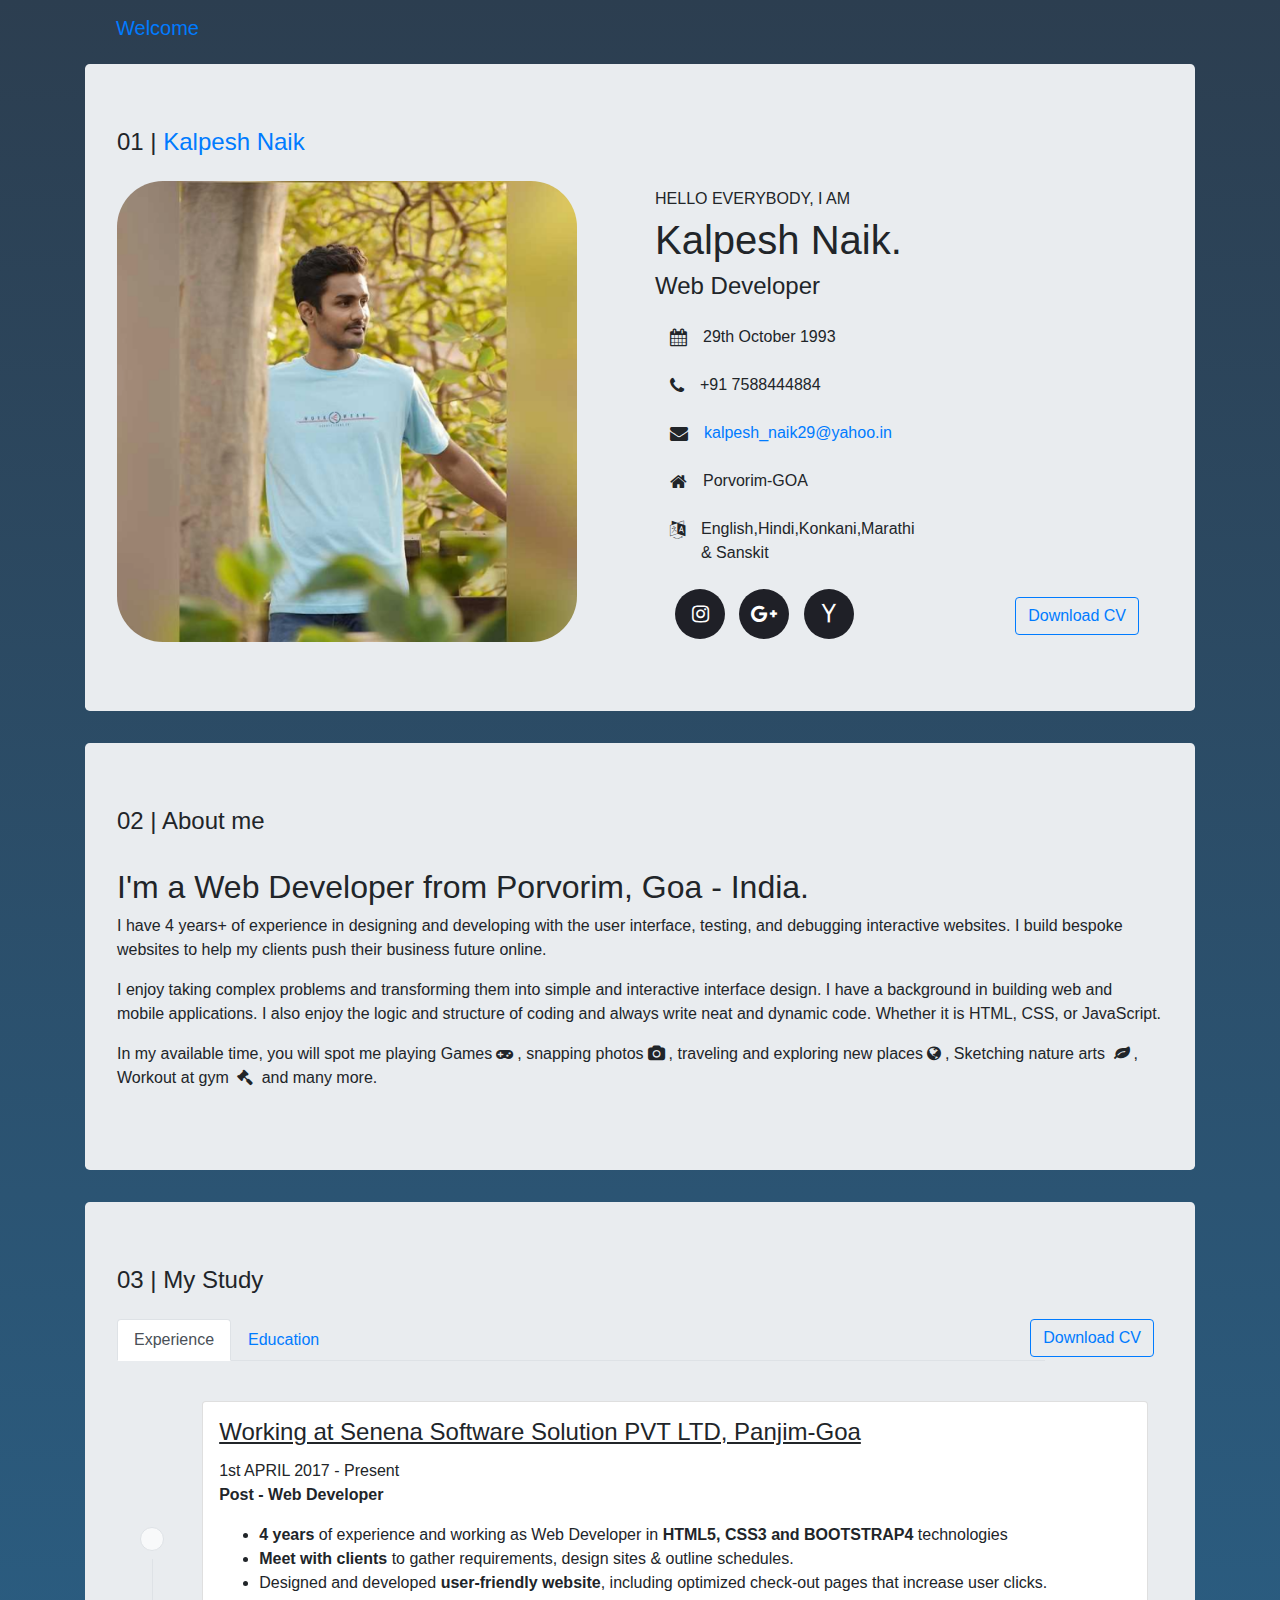
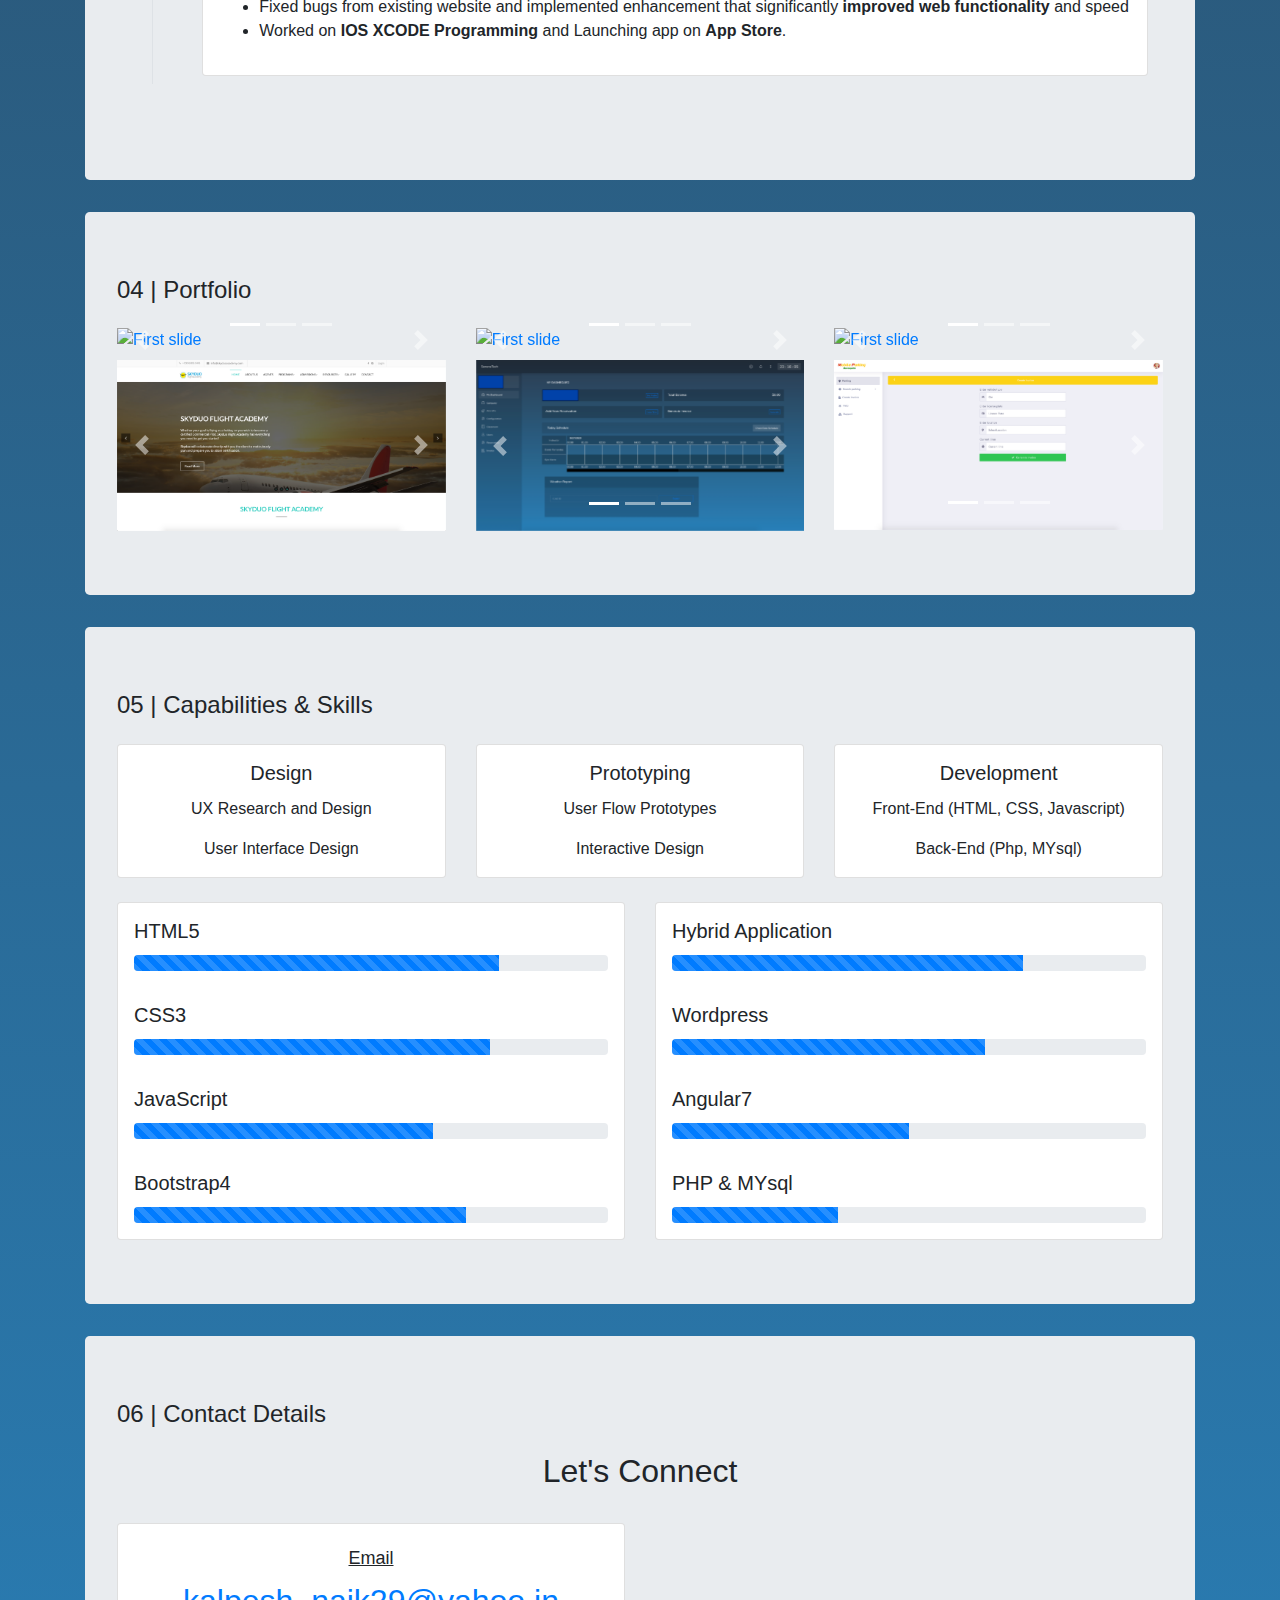
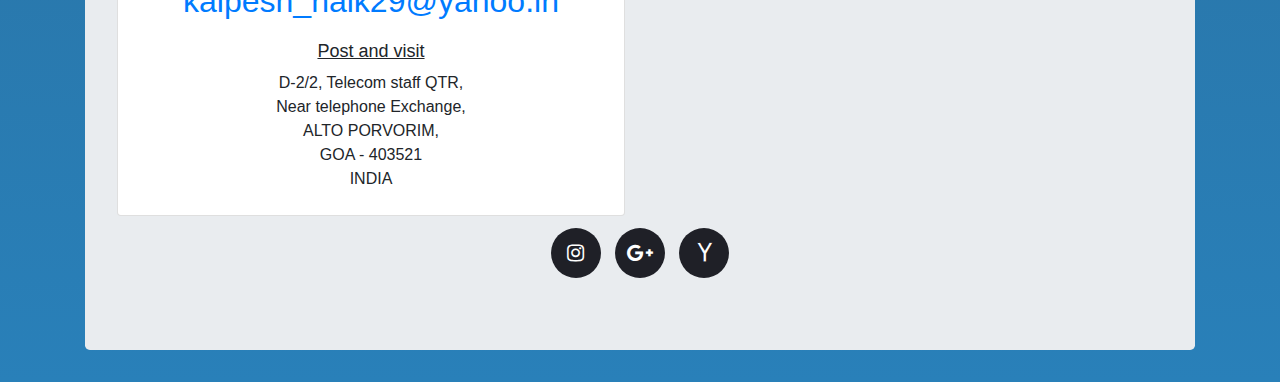
==== commit 75c63893: "Rename index1.html to index.html" ====
--- a/index.html
+++ b/index.html
@@ -1,683 +1,573 @@
-<!DOCTYPE html>
+<!doctype html>
 <html lang="en">
-  <head>
-    <!-- meta -->
-    <meta charset="UTF-8" />
-    <meta http-equiv="X-UA-Compatible" content="IE=edge" />
-    <meta name="viewport" content="width=device-width, initial-scale=1.0" />
 
-    <!-- title -->
-    <title>Kalpesh Naik - Portfolio</title>
-    <meta content="" name="keywords" />
-    <meta content="" name="description" />
+<head>
+  <!-- Required meta tags -->
+  <meta charset="utf-8">
+  <meta name="viewport" content="width=device-width, initial-scale=1, shrink-to-fit=no">
+  <!-- Bootstrap CSS -->
+  <link rel="stylesheet" href="https://maxcdn.bootstrapcdn.com/bootstrap/4.0.0/css/bootstrap.min.css" integrity="sha384-Gn5384xqQ1aoWXA+058RXPxPg6fy4IWvTNh0E263XmFcJlSAwiGgFAW/dAiS6JXm" crossorigin="anonymous">
+  <link rel="stylesheet" href="https://maxcdn.bootstrapcdn.com/font-awesome/4.2.0/css/font-awesome.min.css" rel="stylesheet">
+  <link rel="stylesheet" type="text/css" href="./css/styles.css">
+  <title>Kalpesh Naik| Web Developer </title>
+</head>
 
-    <!-- Google Fonts -->
-    <link
-      href="https://fonts.googleapis.com/css?family=Poppins:300,300i,400,400i,500,500i,600,600i,700,700i|Playfair+Display:400,400i,700,700i,900,900i"
-      rel="stylesheet"
-    />
+<body>
+  <div class='container'>
+    <div class="row mb-2">
+      <div class="col-md-12">
+        <nav class="navbar navbar-default" role="navigation">
+          <div class='col-md-12'>
+            <div class="navbar-header">
+              <a class="navbar-brand" href="index.html">Welcome</a> 
+            </div>
+          </div>
+        </nav>
+      </div>
+    </div>
+    <div class="jumbotron">
+      <h4 class="mb-4">01 | <a href="index.html">Kalpesh Naik</a> </h4>
+      <div class="row">
+        <div class="col-md-6"> <img class="img-fluid" src="images/kalpesh.png" alt="Chania" width="460" height="345" style="border-radius: 10%;"> </div>
+        <div class="col-md-6">
+          <h6 class="mt-2">HELLO EVERYBODY, I AM</h6>
+          <h1>Kalpesh Naik. </h1>
+          <h4>Web Developer</h4>
+          <div class="col-md-12 mt-4">
+            <div class="media">
+              <i class="fa fa-calendar mr-3 mt-1 fs"></i>
+              <div class="media-body">
+                <p class="mt-0"> 29th October 1993</p>
+              </div>
+            </div>
+          </div>
+          <div class="col-md-12 mt-2">
+            <div class="media">
+              <i class="fa fa-phone mr-3 mt-1 fs"></i>
+              <div class="media-body">
+                <p class="mt-0"> +91 7588444884</p>
+              </div>
+            </div>
+          </div>
+          <div class="col-md-12 mt-2 ">
+            <div class="media">
+              <i class="fa fa-envelope mr-3 mt-1 fs"></i>
+              <div class="media-body">
+                <p class="mt-0"><a href="mailto:kalpesh_naik29@yahoo.in"> kalpesh_naik29@yahoo.in</a></p>
+              </div>
+            </div>
+          </div>
+          <div class="col-md-12 mt-2 ">
+            <div class="media">
+              <i class="fa fa-home mr-3 mt-1 fs"></i>
+              <div class="media-body">
+                <p class="mt-0"> Porvorim-GOA</p>
+              </div>
+            </div>
+          </div>
+          <div class="col-md-12 mt-2 ">
+            <div class="media">
+              <i class="fa fa-language mr-3 mt-1 fs"></i>
+              <div class="media-body">
+                <p class="mt-0 text-nowrap" style="width: 8rem;"> English,Hindi,Konkani,Marathi <br>& Sanskit</p>
+              </div>
+            </div>
+          </div>
+          <div class="col-md-12 mt-2 mb-2">
+            <ul class="social-network social-circle">
+              <li><a href="https://www.instagram.com/kalpesh_naik2929/" target="_blank" class="icoInstagram" title="Youtube"><i class="fa fa-instagram"></i></a></li>
+              <!-- <li><a href="https://www.facebook.com/kalpesh.naik.5209/" target="_blank" class="icoFacebook" title="Facebook"><i class="fa fa-facebook"></i></a></li> -->
+              <li><a href="mailto:kalpeshnaik29kak@gmail.com" class="icoGoogle" title="Google +"><i class="fa fa-google-plus"></i></a></li>
+              <li><a href="mailto:kalpesh_naik29@yahoo.in" class="icoYahoo" title="Yahoo"><i class="fa fa-yahoo"></i></a></li>
+            </ul>
+            <div class="row float-right mt-2">
+              <button type="button" class="btn btn-outline-primary mr-4"><a onClick="openTab(this)" href="#" name="images/kalpeshnaik2021_PDF.pdf">Download CV</a></button>
+            </div>
+          </div>
+        </div>
+      </div>
+    </div>
+    <div class="jumbotron">
+     <h4>02 | About me</h4>
+     <div class="row">
+      <div class="col-md-12 mt-4">
+        <h2>I'm a Web Developer from Porvorim, Goa - India.</h2>
+        <p>I have 4 years+ of experience in designing and developing with the user interface, testing, and debugging interactive websites. I build bespoke websites to help my clients push their business future online.</p>
+        <p>I enjoy taking complex problems and transforming them into simple and interactive interface design. I have a background in building web and mobile applications. I also enjoy the logic and structure of coding and always write neat and dynamic code. Whether it is HTML, CSS, or JavaScript.</p>
+        <p>In my available time, you will spot me playing Games<i class="fa fa-gamepad mr-1 ml-1"></i>, snapping photos<i class="fa fa-camera mr-1 ml-1"></i>, traveling and exploring new places<i class="fa fa-globe mr-1 ml-1"></i>, Sketching nature arts <i class="fa fa-leaf mr-1 ml-1" ></i>, Workout at gym <i class="fa fa-gavel mr-1 ml-1"></i> and many more.</p>
+      </div>
+     </div> 
+    </div>
+    <div class="jumbotron">
+      <h4 class="mb-4">03 | My Study</h4>
+      <div class="row float-right">
+        <button type="button" class="btn btn-outline-primary mr-4"><a onClick="openTab(this)" href="#" name="images/kalpeshnaik2021_PDF.pdf">Download CV</a></button>
+      </div>
+      <ul class="nav nav-tabs" id="myTab" role="tablist">
+        <li class="nav-item">
+          <a class="nav-link active" id="Experience-tab" data-toggle="tab" href="#Experience" role="tab" aria-controls="Experience" aria-selected="true">Experience</a>
+        </li>
+        <li class="nav-item">
+          <a class="nav-link" id="Education-tab" data-toggle="tab" href="#Education" role="tab" aria-controls="Education" aria-selected="false">Education</a>
+        </li>
+      </ul>
+      <div class="tab-content" id="myTabContent">
+        <div class="tab-pane fade show active" id="Experience" role="tabpanel" aria-labelledby="Experience-tab">
+          <div class="container py-2 mt-4 mb-4">
+            <!-- timeline item 1 -->
+            <div class="row">
+              <!-- timeline item 1 left dot -->
+              <div class="col-auto text-center flex-column d-none d-sm-flex">
+                <div class="row h-50">
+                  <div class="col">&nbsp;</div>
+                  <div class="col">&nbsp;</div>
+                </div>
+                <h5 class="m-2">
+                  <span class="badge badge-pill bg-light border">&nbsp;</span>
+                </h5>
+                <div class="row h-50">
+                  <div class="col border-right">&nbsp;</div>
+                  <div class="col">&nbsp;</div>
+                </div>
+              </div>
+              <!-- timeline item 1 event content -->
+              <div class="col py-2">
+                <div class="card shadow">
+                  <div class="card-body">
+                    <h4 class="card-title"><u>Working at Senena Software Solution PVT LTD, Panjim-Goa</u></h4>
+                    <span>1st APRIL 2017 - Present</span>
+                    <p class="card-text"><b>Post - Web Developer</b></p>
+                    <div class="row">
+                      <div class="col-md-12">
+                        <ul>
+                          <li><b>4 years</b> of experience and working as Web Developer in <b>HTML5, CSS3 and BOOTSTRAP4</b> technologies </li>
+                          <li><b>Meet with clients</b> to gather requirements, design sites & outline schedules.</li>
+                          <li>Designed and developed <b>user-friendly website</b>, including optimized check-out pages that increase user clicks.</li>
+                          <li>Fixed bugs from existing website and implemented enhancement that significantly <b>improved web functionality</b> and speed</li>
+                          <li>Worked on <b>IOS XCODE Programming</b> and Launching app on <b>App Store</b>.</li>
+                        </ul>
+                      </div>
+                    </div>
+                  </div>
+                </div>
+              </div>
+            </div>
+            <!--/row-->
+          </div>
+        </div>
+        <div class="tab-pane fade" id="Education" role="tabpanel" aria-labelledby="Education-tab">
+          <div class="container py-2 mt-4 mb-4">
+            <!-- timeline item 1 -->
+            <div class="row">
+              <!-- timeline item 1 left dot -->
+              <div class="col-auto text-center flex-column d-none d-sm-flex">
+                <div class="row h-50">
+                  <div class="col">&nbsp;</div>
+                  <div class="col">&nbsp;</div>
+                </div>
+                <h5 class="m-2">
+                  <span class="badge badge-pill bg-light border">&nbsp;</span>
+                </h5>
+                <div class="row h-50">
+                  <div class="col border-right">&nbsp;</div>
+                  <div class="col">&nbsp;</div>
+                </div>
+              </div>
+              <!-- timeline item 1 event content -->
+              <div class="col py-2">
+                <div class="card">
+                  <div class="card-body">
+                    <div class="float-right"> 2016 </div>
+                    <h4 class="card-title">Bachelor of Engineering</h4>
+                    <p class="card-text">Padre Conceicao College of Engineering</p>
+                    <div class="row">
+                      <div class="col-md-12">
+                        <ul>
+                          <li><b>Information Technology Engineering</b></li>
+                        </ul>
+                      </div>
+                    </div>
+                  </div>
+                </div>
+              </div>
+            </div>
+            <!--/row-->
+            <!-- timeline item 2 -->
+            <div class="row">
+              <div class="col-auto text-center flex-column d-none d-sm-flex">
+                <div class="row h-50">
+                  <div class="col border-right">&nbsp;</div>
+                  <div class="col">&nbsp;</div>
+                </div>
+                <h5 class="m-2">
+                  <span class="badge badge-pill bg-light border">&nbsp;</span>
+                </h5>
+                <div class="row h-50">
+                  <div class="col border-right">&nbsp;</div>
+                  <div class="col">&nbsp;</div>
+                </div>
+              </div>
+              <div class="col py-2">
+                <div class="card shadow">
+                  <div class="card-body">
+                    <div class="float-right"> 2013 </div>
+                    <h4 class="card-title">Diploma Engineering</h4>
+                    <p class="card-text">Government Polytechnic Panaji (GPP)</p>
+                    <div class="row">
+                      <div class="col-md-12">
+                        <ul>
+                          <li><b>Electronics Engineering</b></li>
+                        </ul>
+                      </div>
+                    </div>
+                  </div>
+                </div>
+              </div>
+            </div>
+            <!--/row-->
+            <!-- timeline item 3 -->
+            <div class="row">
+              <div class="col-auto text-center flex-column d-none d-sm-flex">
+                <div class="row h-50">
+                  <div class="col border-right">&nbsp;</div>
+                  <div class="col">&nbsp;</div>
+                </div>
+                <h5 class="m-2">
+                  <span class="badge badge-pill bg-light border">&nbsp;</span>
+                </h5>
+                <div class="row h-50">
+                  <div class="col border-right">&nbsp;</div>
+                  <div class="col">&nbsp;</div>
+                </div>
+              </div>
+              <div class="col py-2">
+                <div class="card">
+                  <div class="card-body">
+                    <div class="float-right"> 2009 </div>
+                    <h4 class="card-title">SSC</h4>
+                    <p>L. D. Samant Memorial High School (Goa Board)</p>
+                  </div>
+                </div>
+              </div>
+            </div>
+            <!--/row-->
+          </div>
+        </div>
+      </div>
+    </div>
+    <div class="jumbotron">
+      <h4 class="mb-4">04 | Portfolio</h4>
+      <div class="row mb-2">
+        <div class="col-sm-4">
+          <a href="https://santa-agata.ch/start_santa-agata/en/index.html" target="_blank">
+          <div id="carouselExampleIndicators2" class="carousel slide" data-ride="carousel">
+            <ol class="carousel-indicators">
+              <li data-target="#carouselExampleIndicators2" data-slide-to="0" class="active"></li>
+              <li data-target="#carouselExampleIndicators2" data-slide-to="1"></li>
+              <li data-target="#carouselExampleIndicators2" data-slide-to="2"></li>
+            </ol>
+            <div class="carousel-inner">
+              <div class="carousel-item active">
+                <img class="d-block w-100" src="images/Santa-agata.png" alt="First slide">
+              </div>
+              <div class="carousel-item">
+                <img class="d-block w-100" src="images/Santa-agata_property.png" alt="Second slide">
+              </div>
+              <div class="carousel-item">
+                <img class="d-block w-100" src="images/Santa-agata_apartment.png" alt="Third slide">
+              </div>
+            </div>
+            <a class="carousel-control-prev" href="#carouselExampleIndicators2" role="button" data-slide="prev">
+              <span class="carousel-control-prev-icon" aria-hidden="true"></span>
+              <span class="sr-only">Previous</span>
+            </a>
+            <a class="carousel-control-next" href="#carouselExampleIndicators2" role="button" data-slide="next">
+              <span class="carousel-control-next-icon" aria-hidden="true"></span>
+              <span class="sr-only">Next</span>
+            </a>
+          </div>
+          </a>
+        </div>
+        <div class="col-sm-4">
+          <a href="http://www.whitecloudinsurance.com/" target="_blank">
+          <div id="carouselExampleIndicators3" class="carousel slide" data-ride="carousel">
+            <ol class="carousel-indicators">
+              <li data-target="#carouselExampleIndicators3" data-slide-to="0" class="active"></li>
+              <li data-target="#carouselExampleIndicators3" data-slide-to="1"></li>
+              <li data-target="#carouselExampleIndicators3" data-slide-to="2"></li>
+            </ol>
+            <div class="carousel-inner">
+              <div class="carousel-item active">
+                <img class="d-block w-100" src="images/Whitecloudinsurance.png" alt="First slide">
+              </div>
+              <div class="carousel-item">
+                <img class="d-block w-100" src="images/Whitecloudinsurance_loan.png" alt="Second slide">
+              </div>
+              <div class="carousel-item">
+                <img class="d-block w-100" src="images/Whitecloudinsurance_contact.png" alt="Third slide">
+              </div>
+            </div>
+            <a class="carousel-control-prev" href="#carouselExampleIndicators3" role="button" data-slide="prev">
+              <span class="carousel-control-prev-icon" aria-hidden="true"></span>
+              <span class="sr-only">Previous</span>
+            </a>
+            <a class="carousel-control-next" href="#carouselExampleIndicators3" role="button" data-slide="next">
+              <span class="carousel-control-next-icon" aria-hidden="true"></span>
+              <span class="sr-only">Next</span>
+            </a>
+          </div>
+          </a>
+        </div>
+        <div class="col-sm-4">
+          <a href="https://www.senena.com/" target="_blank">
+          <div id="carouselExampleIndicators4" class="carousel slide" data-ride="carousel">
+            <ol class="carousel-indicators">
+              <li data-target="#carouselExampleIndicators4" data-slide-to="0" class="active"></li>
+              <li data-target="#carouselExampleIndicators4" data-slide-to="1"></li>
+              <li data-target="#carouselExampleIndicators4" data-slide-to="2"></li>
+            </ol>
+            <div class="carousel-inner">
+              <div class="carousel-item active">
+                <img class="d-block w-100" src="images/Senena.png" alt="First slide">
+              </div>
+              <div class="carousel-item">
+                <img class="d-block w-100" src="images/Senena_services.png" alt="Second slide">
+              </div>
+              <div class="carousel-item">
+                <img class="d-block w-100" src="images/Senena_technology.png" alt="Third slide">
+              </div>
+            </div>
+            <a class="carousel-control-prev" href="#carouselExampleIndicators4" role="button" data-slide="prev">
+              <span class="carousel-control-prev-icon" aria-hidden="true"></span>
+              <span class="sr-only">Previous</span>
+            </a>
+            <a class="carousel-control-next" href="#carouselExampleIndicators4" role="button" data-slide="next">
+              <span class="carousel-control-next-icon" aria-hidden="true"></span>
+              <span class="sr-only">Next</span>
+            </a>
+          </div>
+          </a>
+        </div>
+      </div>
+      <div class="row mt-2">
+        <div class="col-sm-4">
+          <div id="carouselExampleIndicators5" class="carousel slide" data-ride="carousel">
+            <ol class="carousel-indicators">
+              <li data-target="#carouselExampleIndicators5" data-slide-to="0" class="active"></li>
+              <li data-target="#carouselExampleIndicators5" data-slide-to="1"></li>
+              <li data-target="#carouselExampleIndicators5" data-slide-to="2"></li>
+            </ol>
+            <div class="carousel-inner">
+              <div class="carousel-item active">
+                <img class="d-block w-100" src="images/Skyduo.png" alt="First slide">
+              </div>
+              <div class="carousel-item">
+                <img class="d-block w-100" src="images/Skyduo_program.png" alt="Second slide">
+              </div>
+              <div class="carousel-item">
+                <img class="d-block w-100" src="images/Skyduo_contact.png" alt="Third slide">
+              </div>
+            </div>
+            <a class="carousel-control-prev" href="#carouselExampleIndicators5" role="button" data-slide="prev">
+              <span class="carousel-control-prev-icon" aria-hidden="true"></span>
+              <span class="sr-only">Previous</span>
+            </a>
+            <a class="carousel-control-next" href="#carouselExampleIndicators5" role="button" data-slide="next">
+              <span class="carousel-control-next-icon" aria-hidden="true"></span>
+              <span class="sr-only">Next</span>
+            </a>
+          </div>
+        </div>
+        <div class="col-sm-4">
+          <div id="carouselExampleIndicators6" class="carousel slide" data-ride="carousel">
+            <ol class="carousel-indicators">
+              <li data-target="#carouselExampleIndicators6" data-slide-to="0" class="active"></li>
+              <li data-target="#carouselExampleIndicators6" data-slide-to="1"></li>
+              <li data-target="#carouselExampleIndicators6" data-slide-to="2"></li>
+            </ol>
+            <div class="carousel-inner">
+              <div class="carousel-item active">
+                <img class="d-block w-100" src="images/skyduo_zero.png" alt="First slide">
+              </div>
+              <div class="carousel-item">
+                <img class="d-block w-100" src="images/skyduo_one.png" alt="Second slide">
+              </div>
+              <div class="carousel-item">
+                <img class="d-block w-100" src="images/skyduo_two.png" alt="Third slide">
+              </div>
+            </div>
+            <a class="carousel-control-prev" href="#carouselExampleIndicators6" role="button" data-slide="prev">
+              <span class="carousel-control-prev-icon" aria-hidden="true"></span>
+              <span class="sr-only">Previous</span>
+            </a>
+            <a class="carousel-control-next" href="#carouselExampleIndicators6" role="button" data-slide="next">
+              <span class="carousel-control-next-icon" aria-hidden="true"></span>
+              <span class="sr-only">Next</span>
+            </a>
+          </div>
+        </div>
+        <div class="col-sm-4">
+          <div id="carouselExampleIndicators7" class="carousel slide" data-ride="carousel">
+            <ol class="carousel-indicators">
+              <li data-target="#carouselExampleIndicators7" data-slide-to="0" class="active"></li>
+              <li data-target="#carouselExampleIndicators7" data-slide-to="1"></li>
+              <li data-target="#carouselExampleIndicators7" data-slide-to="2"></li>
+            </ol>
+            <div class="carousel-inner">
+              <div class="carousel-item active">
+                <img class="d-block w-100" src="images/parking_one.png" alt="First slide">
+              </div>
+              <div class="carousel-item">
+                <img class="d-block w-100" src="images/parking_two.png" alt="Second slide">
+              </div>
+              <div class="carousel-item">
+                <img class="d-block w-100" src="images/parking_three.png" alt="Third slide">
+              </div>
+            </div>
+            <a class="carousel-control-prev" href="#carouselExampleIndicators7" role="button" data-slide="prev">
+              <span class="carousel-control-prev-icon" aria-hidden="true"></span>
+              <span class="sr-only">Previous</span>
+            </a>
+            <a class="carousel-control-next" href="#carouselExampleIndicators7" role="button" data-slide="next">
+              <span class="carousel-control-next-icon" aria-hidden="true"></span>
+              <span class="sr-only">Next</span>
+            </a>
+          </div>
+        </div>
+      </div>
+    </div>
+    <div class="jumbotron">
+      <h4 class="mb-4">05 | Capabilities & Skills</h4>
+      <div class="row mb-4">
+        <div class="col-sm-4">
+          <div class="card text-center">
+            <div class="card-body">
+              <h5 class="card-title">Design</h5>
+              <p class="card-text">UX Research and Design</p>
+              <p class="card-text">User Interface Design</p>
+            </div>
+          </div>
+        </div>
+        <div class="col-sm-4">
+          <div class="card text-center">
+            <div class="card-body">
+              <h5 class="card-title">Prototyping</h5>
+              <p class="card-text">User Flow Prototypes</p>
+              <p class="card-text">Interactive Design</p>
+            </div>
+          </div>
+        </div>
+        <div class="col-sm-4">
+          <div class="card text-center">
+            <div class="card-body">
+              <h5 class="card-title">Development</h5>
+              <p class="card-text">Front-End (HTML, CSS, Javascript)</p>
+              <p class="card-text">Back-End (Php, MYsql)</p>
+            </div>
+          </div>
+        </div>
+      </div>
+      <div class="row">
+        <div class="col-sm-6">
+          <div class="card">
+            <div class="card-body">
+              <h5 class="card-title">HTML5</h5>
+              <div class="progress">
+                <div class="progress-bar progress-bar-striped progress-bar-animated" role="progressbar" aria-valuenow="75" aria-valuemin="0" aria-valuemax="100" style="width: 77%">
+                </div>
+              </div>
+            </div>
+            <div class="card-body">
+              <h5 class="card-title">CSS3</h5>
+              <div class="progress">
+                <div class="progress-bar progress-bar-striped progress-bar-animated" role="progressbar" aria-valuenow="75" aria-valuemin="0" aria-valuemax="100" style="width: 75%"></div>
+              </div>
+            </div>
+            <div class="card-body">
+              <h5 class="card-title">JavaScript</h5>
+              <div class="progress">
+                <div class="progress-bar progress-bar-striped progress-bar-animated" role="progressbar" aria-valuenow="75" aria-valuemin="0" aria-valuemax="100" style="width: 63%"></div>
+              </div>
+            </div>
+            <div class="card-body">
+              <h5 class="card-title">Bootstrap4</h5>
+              <div class="progress">
+                <div class="progress-bar progress-bar-striped progress-bar-animated" role="progressbar" aria-valuenow="75" aria-valuemin="0" aria-valuemax="100" style="width: 70%"></div>
+              </div>
+            </div>
+          </div>
+        </div>
+        <div class="col-sm-6">
+          <div class="card">
+            <div class="card-body">
+              <h5 class="card-title">Hybrid Application</h5>
+              <div class="progress">
+                <div class="progress-bar progress-bar-striped progress-bar-animated" role="progressbar" aria-valuenow="75" aria-valuemin="0" aria-valuemax="100" style="width: 74%"></div>
+              </div>
+            </div>
+            <div class="card-body">
+              <h5 class="card-title">Wordpress</h5>
+              <div class="progress">
+                <div class="progress-bar progress-bar-striped progress-bar-animated" role="progressbar" aria-valuenow="75" aria-valuemin="0" aria-valuemax="100" style="width: 66%"></div>
+              </div>
+            </div>
+            <div class="card-body">
+              <h5 class="card-title">Angular7</h5>
+              <div class="progress">
+                <div class="progress-bar progress-bar-striped progress-bar-animated" role="progressbar" aria-valuenow="75" aria-valuemin="0" aria-valuemax="100" style="width: 50%"></div>
+              </div>
+            </div>
+            <div class="card-body">
+              <h5 class="card-title">PHP & MYsql</h5>
+              <div class="progress">
+                <div class="progress-bar progress-bar-striped progress-bar-animated" role="progressbar" aria-valuenow="75" aria-valuemin="0" aria-valuemax="100" style="width: 35%"></div>
+              </div>
+            </div>
+            </div>
+          </div>
+      </div>
+    </div>
+    <div class='jumbotron'>
+      <h4 class="mb-4">06 | Contact Details</h4>
+      <h2 class='text-center mt-2 mb-4'>Let's Connect</h2>
+      <div class="row">
+        <div class="col-sm-12 col-md-6 mt-2">
+          <div class="card">
+            <div class="text-center col-md-12 mt-2 mb-2">
+              <p><h6 class="fs"><u>Email</u></h6>  <a class="efs" href="mailto:kalpesh_naik29@yahoo.in"> kalpesh_naik29@yahoo.in</a></p>
+              <p><h6 class="fs"><u>Post and visit</u></h6>  D-2/2, Telecom staff QTR,<br> Near telephone Exchange,<br> ALTO PORVORIM,<br> GOA - 403521<br> INDIA  </p>
+            </div>
+          </div>
+        </div>
+        <div class="col-sm-12 col-md-6 mt-2">
+          <!-- <div class="card"> -->
+            <div class="mapouter"><div class="gmap_canvas"><iframe width="600px" height="290px" id="gmap_canvas" src="https://maps.google.com/maps?q=Telephone%20Exchange%20Alto%20Porvorim%2C%20Alto-%20Betim%20Porvorim%2C%20Penha%20de%20Fran%C3%A7a%2C%20Goa%20403501&t=k&z=13&ie=UTF8&iwloc=&output=embed" frameborder="0" scrolling="no" marginheight="0" marginwidth="0"></iframe><a href="https://www.whatismyip-address.com"></a></div><style>.mapouter{position:relative;text-align:center;height:auto;width:auto;}.gmap_canvas {overflow:hidden;background:none!important;height:auto;width:auto;}</style>
+            </div>
+          <!-- </div> -->
+        </div>
+      </div>
+      <div class="row">
+        <div class="text-center col-md-12 mt-2 mb-2">
+            <ul class="social-network social-circle">
+              <li><a href="https://www.instagram.com/kalpesh_naik2929/" target="_blank" class="icoInstagram" title="Youtube"><i class="fa fa-instagram"></i></a></li>
+              <!-- <li><a href="https://www.facebook.com/kalpesh.naik.5209/" target="_blank" class="icoFacebook" title="Facebook"><i class="fa fa-facebook"></i></a></li> -->
+              <li><a href="mailto:kalpeshnaik29kak@gmail.com" class="icoGoogle" title="Google +"><i class="fa fa-google-plus"></i></a></li>
+              <li><a href="mailto:kalpesh_naik29@yahoo.in" class="icoYahoo" title="Yahoo"><i class="fa fa-yahoo"></i></a></li>
+            </ul>
+          </div>
+      </div>
+    </div>
+  </div>
+  <!-- Optional JavaScript -->
+  <script type="text/javascript">
+    function openTab(th){
+      window.open(th.name,'_blank');
+    }
+   </script>
+  <!-- jQuery first, then Popper.js, then Bootstrap JS -->
+  <script src="https://code.jquery.com/jquery-3.2.1.slim.min.js" integrity="sha384-KJ3o2DKtIkvYIK3UENzmM7KCkRr/rE9/Qpg6aAZGJwFDMVNA/GpGFF93hXpG5KkN" crossorigin="anonymous"></script>
+  <script src="https://cdnjs.cloudflare.com/ajax/libs/popper.js/1.12.9/umd/popper.min.js" integrity="sha384-ApNbgh9B+Y1QKtv3Rn7W3mgPxhU9K/ScQsAP7hUibX39j7fakFPskvXusvfa0b4Q" crossorigin="anonymous"></script>
+  <script src="https://maxcdn.bootstrapcdn.com/bootstrap/4.0.0/js/bootstrap.min.js" integrity="sha384-JZR6Spejh4U02d8jOt6vLEHfe/JQGiRRSQQxSfFWpi1MquVdAyjUar5+76PVCmYl" crossorigin="anonymous"></script>
+</body>
 
-    <!-- Bootstrap CSS File -->
-    <link href="./lib/bootstrap/css/bootstrap.min.css" rel="stylesheet" />
-
-    <!-- Libraries CSS Files -->
-    <link href="./lib/ionicons/css/ionicons.min.css" rel="stylesheet" />
-    <link
-      href="./lib/owlcarousel/assets/owl.carousel.min.css"
-      rel="stylesheet"
-    />
-    <link href="./lib/magnific-popup/magnific-popup.css" rel="stylesheet" />
-    <link href="./lib/hover/hover.min.css" rel="stylesheet" />
-
-    <!-- Main Stylesheet File -->
-    <link href="./css/style.css" rel="stylesheet" />
-
-    <!-- Responsive css -->
-    <link href="./css/responsive.css" rel="stylesheet" />
-
-    <!-- Favicon -->
-    <link rel="shortcut icon" href="./images/favicon_io/favicon.ico" />
-
-    <link
-      rel="apple-touch-icon"
-      sizes="180x180"
-      href="./images/favicon_io/apple-touch-icon.png"
-    />
-    <link
-      rel="icon"
-      type="image/png"
-      sizes="32x32"
-      href="./images/favicon_io/favicon-32x32.png"
-    />
-    <link
-      rel="icon"
-      type="image/png"
-      sizes="16x16"
-      href="./images/favicon_io/favicon-16x16.png"
-    />
-    <link rel="manifest" href="./images/favicon_io/site.webmanifest" />
-  </head>
-  <body>
-    <!-- start section navbar -->
-    <nav id="main-nav">
-      <div class="row">
-        <div class="container">
-          <div class="logo">
-            <a href="index.html"
-              ><img src="images/Kalpeshlogo.png" alt="logo"
-            /></a>
-          </div>
-
-          <div class="responsive">
-            <i data-icon="m" class="ion-navicon-round"></i>
-          </div>
-
-          <ul class="nav-menu list-unstyled">
-            <li>
-              <a href="./index.html" class="smoothScroll" style="color: #5b7371"
-                >Work</a
-              >
-            </li>
-            <li><a href="./About.html" class="smoothScroll">About</a></li>
-            <!-- <li><a href="#contact" class="smoothScroll">Contact</a></li> -->
-          </ul>
-        </div>
-      </div>
-    </nav>
-    <!-- End section navbar -->
-
-    <!-- start section header -->
-    <div id="header" class="home">
-      <div
-        style="height: 100vh; width: 100%; background-color: rgba(0, 0, 0, 0.5)"
-      >
-        <div class="container">
-          <div class="header-content">
-            <h1>I'm KALPESH NAIK</h1>
-            <h3><span class="typed"></span></h3>
-            <p>UI/UX Designer & Developer</p>
-            <p>based in GOA INDIA.</p>
-
-            <ul class="list-unstyled list-social">
-              <li>
-                <a href="mailto:kalpesh_naik29@yahoo.in">
-                  <i class="ion-social-yahoo"></i
-                ></a>
-              </li>
-              <li>
-                <a href="mailto:kalpeshnaik29kak@gmail.com"
-                  ><i class="ion-social-google"></i
-                ></a>
-              </li>
-              <li>
-                <a href="tel://+91 7588444884"
-                  ><i class="ion-android-call"> 1</i></a
-                >
-              </li>
-              <li>
-                <a href="tel://+91 7972454711"
-                  ><i class="ion-android-call"> 2</i></a
-                >
-              </li>
-              <li>
-                <a
-                  href="https://www.instagram.com/kalpesh_naik2929/"
-                  target="_blank"
-                  ><i class="ion-social-instagram"></i
-                ></a>
-              </li>
-              <li>
-                <a
-                  href="https://www.linkedin.com/in/kalpesh-naik-471897ba/"
-                  target="_blank"
-                  ><i class="ion-social-linkedin"></i
-                ></a>
-              </li>
-            </ul>
-          </div>
-        </div>
-      </div>
-    </div>
-    <!-- End section header -->
-
-    <!-- start section journal -->
-    <div id="journal" class="text-left paddsection">
-      <div class="container">
-        <div class="section-title text-center">
-          <h1>WORK</h1>
-        </div>
-      </div>
-
-      <div class="container">
-        <div class="journal-block">
-          <div class="container">
-            <div class="section-title text-left">
-              <h2>Projects</h2>
-            </div>
-          </div>
-
-          <div class="row">
-            <div class="col-lg-6 col-md-6">
-              <div class="journal-info">
-                <img
-                  src="./images/Porfolio/1/BIZNEST.png"
-                  class="img-responsive"
-                  alt="img"
-                />
-
-                <div class="journal-txt">
-                  <h2 class="mb-30">BI<span style="color: red">Z</span>Nest</h2>
-
-                  <p class="separator" style="margin-bottom: 30px">
-                    BIZ NEST - WORK LIVE EXPERIENCE | Goa, India<br />
-                    It provide the most insane and seamless experience of Living
-                    &amp; Working in Goa. The only startup in Goa that provides
-                    an end-to-end experience of Living, Working &amp; all other
-                    Experiences on a single Platform.
-                  </p>
-                  <a
-                    class="btn"
-                    style="background: #3c7a6f"
-                    href="https://biznest.co.in/"
-                    target="_blank"
-                    >Website</a
-                  >
-                </div>
-              </div>
-            </div>
-
-            <div class="col-lg-6 col-md-6">
-              <div class="journal-info">
-                <img
-                  src="./images/Porfolio/1/MEWO.png"
-                  class="img-responsive"
-                  alt="img"
-                />
-
-                <div class="journal-txt">
-                  <h2 class="mb-30">MEWO</h2>
-                  <p class="separator" style="margin-bottom: 30px">
-                    MeWo - Meetings & CoWorking <br />
-                    MeWo the brand represents “Meetings & Co-Working”.
-                    Itfacilitate everything around Meetings & Co-Working for
-                    startups and corporates who intend to start any business
-                    operations in Goa.
-                  </p>
-                  <a
-                    class="btn"
-                    style="background: #21507d"
-                    href="https://mewo.co/"
-                    target="_blank"
-                    >Website</a
-                  >
-                </div>
-              </div>
-            </div>
-          </div>
-
-          <div class="row">
-            <div class="col-lg-6 col-md-6">
-              <div class="journal-info">
-                <img
-                  src="./images/Porfolio/1/LIVVAPP.png"
-                  class="img-responsive"
-                  alt="img"
-                />
-
-                <div class="journal-txt">
-                  <h2 class="mb-30">LIV</h2>
-                  <p class="separator" style="margin-bottom: 30px">
-                    LIV Mobile Application<br />
-                    Liv is basically designed for all in one operation for
-                    Co-working & Stay concept which makes user to not use
-                    muptiple application.
-                  </p>
-                  <a
-                    class="btn btn-disable"
-                    href="#"
-                    style="background: #077c8f"
-                    target="_blank"
-                    >View Details</a
-                  >
-                </div>
-              </div>
-            </div>
-
-            <div class="col-lg-6 col-md-6">
-              <div class="journal-info">
-                <img
-                  src="./images/Porfolio/1/KAFFE.png"
-                  class="img-responsive"
-                  alt="img"
-                />
-
-                <div class="journal-txt">
-                  <h2 class="mb-30">
-                    BI<span style="color: red">Z</span>Nest Cafe
-                  </h2>
-                  <p class="separator" style="margin-bottom: 30px">
-                    BIZ NEST - CAFE is a resturent ordering platform service,
-                    design and developed specially for the co-working members
-                    which includes many best offers & best quality of food
-                    delivery at youe own desk<br />
-                  </p>
-                  <a
-                    class="btn"
-                    href="https://biznest.co.in/kaffe"
-                    style="background: #fecc1a"
-                    target="_blank"
-                    >Website</a
-                  >
-                </div>
-              </div>
-            </div>
-          </div>
-
-          <div class="row">
-            <div class="col-lg-6 col-md-6">
-              <div class="journal-info">
-                <img
-                  src="./images/Porfolio/1/DAIRYFARM.png"
-                  class="img-responsive"
-                  alt="img"
-                />
-
-                <div class="journal-txt">
-                  <h2 class="mb-30">DAIRY FARM</h2>
-                  <p class="separator" style="margin-bottom: 30px">
-                    Dairy Farm is Goa's 1st fully Tech Integrated Dairy Products
-                    Home Delivery Platform which enables Goans to order all
-                    Dairy Products Online and get the delivery on their
-                    doorsteps through our Contactless Home Delivery Mechanism.
-                  </p>
-                  <a
-                    class="btn"
-                    style="background: #4d4e50"
-                    href="https://dairyfarm.co.in/"
-                    target="_blank"
-                    >Website</a
-                  >
-                </div>
-              </div>
-            </div>
-
-            <div class="col-lg-6 col-md-6">
-              <div class="journal-info">
-                <img
-                  src="./images/Porfolio/1/DAIRYFARMADMIN.png"
-                  class="img-responsive"
-                  alt="img"
-                />
-
-                <div class="journal-txt">
-                  <h2 class="mb-30">DAIRY FARM Support Platform</h2>
-                  <p class="separator" style="margin-bottom: 30px">
-                    DAIRY FARM Support Platform was Building for the internal
-                    members to manage & scale the company. All types of core
-                    functionality were handled such as mamagement of
-                    customers,inventory,billing,invoicing,agent listing,finance
-                    mamagenet etc.
-                  </p>
-                  <a
-                    class="btn"
-                    style="background: #21507d"
-                    href="https://dairyfarm.co.in/admin"
-                    target="_blank"
-                    >Website</a
-                  >
-                </div>
-              </div>
-            </div>
-          </div>
-
-          <div class="row">
-            <div class="col-lg-6 col-md-6">
-              <div class="journal-info">
-                <img
-                  src="./images/Porfolio/1/SENENA.png"
-                  class="img-responsive"
-                  alt="img"
-                />
-
-                <div class="journal-txt">
-                  <h2 class="mb-30">GET IN TOUCH</h2>
-                  <p class="separator" style="margin-bottom: 30px">
-                    To an English person, it will seem like simplified English
-                  </p>
-                  <a
-                    class="btn"
-                    href="https://www.linkedin.com/in/kalpesh-naik-471897ba/"
-                    target="_blank"
-                    >Case Study</a
-                  >
-                  <a
-                    class="btn"
-                    href="https://www.linkedin.com/in/kalpesh-naik-471897ba/"
-                    target="_blank"
-                    >Website</a
-                  >
-                </div>
-              </div>
-            </div>
-
-            <div class="col-lg-6 col-md-6">
-              <div class="journal-info">
-                <img
-                  src="./images/Porfolio/1/SANTA.png"
-                  class="img-responsive"
-                  alt="img"
-                />
-
-                <div class="journal-txt">
-                  <h2 class="mb-30">GET IN TOUCH</h2>
-                  <p class="separator" style="margin-bottom: 30px">
-                    To an English person, it will seem like simplified English
-                  </p>
-                  <a
-                    class="btn"
-                    href="https://www.linkedin.com/in/kalpesh-naik-471897ba/"
-                    target="_blank"
-                    >Case Study</a
-                  >
-                  <a
-                    class="btn"
-                    href="https://www.linkedin.com/in/kalpesh-naik-471897ba/"
-                    target="_blank"
-                    >Website</a
-                  >
-                </div>
-              </div>
-            </div>
-          </div>
-
-          <div class="row">
-            <div class="col-lg-6 col-md-6">
-              <div class="journal-info">
-                <img
-                  src="./images/Porfolio/1/Skyduo.png"
-                  class="img-responsive"
-                  alt="img"
-                />
-
-                <div class="journal-txt">
-                  <h2 class="mb-30">GET IN TOUCH</h2>
-                  <p class="separator" style="margin-bottom: 30px">
-                    To an English person, it will seem like simplified English
-                  </p>
-                  <a
-                    class="btn"
-                    href="https://www.linkedin.com/in/kalpesh-naik-471897ba/"
-                    target="_blank"
-                    >Case Study</a
-                  >
-                  <a
-                    class="btn"
-                    href="https://www.linkedin.com/in/kalpesh-naik-471897ba/"
-                    target="_blank"
-                    >Website</a
-                  >
-                </div>
-              </div>
-            </div>
-
-            <div class="col-lg-6 col-md-6">
-              <div class="journal-info">
-                <img
-                  src="./images/Porfolio/1/Skyduo_admin.png"
-                  class="img-responsive"
-                  alt="img"
-                />
-
-                <div class="journal-txt">
-                  <h2 class="mb-30">GET IN TOUCH</h2>
-                  <p class="separator" style="margin-bottom: 30px">
-                    To an English person, it will seem like simplified English
-                  </p>
-                  <a
-                    class="btn"
-                    href="https://www.linkedin.com/in/kalpesh-naik-471897ba/"
-                    target="_blank"
-                    >Case Study</a
-                  >
-                  <a
-                    class="btn"
-                    href="https://www.linkedin.com/in/kalpesh-naik-471897ba/"
-                    target="_blank"
-                    >Website</a
-                  >
-                </div>
-              </div>
-            </div>
-          </div>
-
-          <div class="row">
-            <div class="col-lg-6 col-md-6">
-              <div class="journal-info">
-                <img
-                  src="./images/Porfolio/1/WHITEC.png"
-                  class="img-responsive"
-                  alt="img"
-                />
-
-                <div class="journal-txt">
-                  <h2 class="mb-30">GET IN TOUCH</h2>
-                  <p class="separator" style="margin-bottom: 30px">
-                    To an English person, it will seem like simplified English
-                  </p>
-                  <a
-                    class="btn"
-                    href="https://www.linkedin.com/in/kalpesh-naik-471897ba/"
-                    target="_blank"
-                    >Case Study</a
-                  >
-                  <a
-                    class="btn"
-                    href="https://www.linkedin.com/in/kalpesh-naik-471897ba/"
-                    target="_blank"
-                    >Website</a
-                  >
-                </div>
-              </div>
-            </div>
-
-            <div class="col-lg-6 col-md-6">
-              <div class="journal-info">
-                <img
-                  src="./images/Porfolio/1/PARKING.png"
-                  class="img-responsive"
-                  alt="img"
-                />
-
-                <div class="journal-txt">
-                  <h2 class="mb-30">GET IN TOUCH</h2>
-                  <p class="separator" style="margin-bottom: 30px">
-                    To an English person, it will seem like simplified English
-                  </p>
-                  <a
-                    class="btn"
-                    href="https://www.linkedin.com/in/kalpesh-naik-471897ba/"
-                    target="_blank"
-                    >Case Study</a
-                  >
-                  <a
-                    class="btn"
-                    href="https://www.linkedin.com/in/kalpesh-naik-471897ba/"
-                    target="_blank"
-                    >Website</a
-                  >
-                </div>
-              </div>
-            </div>
-          </div>
-        </div>
-      </div>
-    </div>
-    <!-- End section journal -->
-
-    <!-- start section services -->
-    <!-- <div id="services">
-      <div class="container">
-        <div class="section-title text-left">
-          <h1>WORK</h1>
-        </div>
-      </div>
-      <div class="container">
-        <div class="services-carousel owl-theme">
-          <div class="services-block">
-            <i class="ion-ios-browsers-outline"></i>
-            <span>UI/UX DESIGN</span>
-            <p class="separator">
-              To an English person, it will seem like simplified English,told me
-              what
-            </p>
-          </div>
-
-          <div class="services-block">
-            <i class="ion-ios-lightbulb-outline"></i>
-            <span>BRAND IDENTITY</span>
-            <p class="separator">
-              To an English person, it will seem like simplified English,told me
-              what
-            </p>
-          </div>
-
-          <div class="services-block">
-            <i class="ion-ios-color-wand-outline"></i>
-            <span>WEB DESIGN</span>
-            <p class="separator">
-              To an English person, it will seem like simplified English,told me
-              what
-            </p>
-          </div>
-
-          <div class="services-block">
-            <i class="ion-social-android-outline"></i>
-            <span>MOBILE APPS</span>
-            <p class="separator">
-              To an English person, it will seem like simplified English,told me
-              what
-            </p>
-          </div>
-
-          <div class="services-block">
-            <i class="ion-ios-analytics-outline"></i>
-            <span>Analytics</span>
-            <p class="separator">
-              To an English person, it will seem like simplified English,told me
-              what
-            </p>
-          </div>
-
-          <div class="services-block">
-            <i class="ion-ios-camera-outline"></i>
-            <span>PHOTOGRAPHY</span>
-            <p class="separator">
-              To an English person, it will seem like simplified English,told me
-              what
-            </p>
-          </div>
-        </div>
-      </div>
-    </div> -->
-    <!-- end section services -->
-
-    <!-- start sectoion contact -->
-    <div id="contact" class="paddsection">
-      <div class="container">
-        <div class="contact-block1">
-          <div class="row">
-            <div class="col-lg-6">
-              <div class="contact-contact">
-                <h2 class="mb-30">GET IN TOUCH</h2>
-
-                <ul class="contact-details">
-                  <li><span>Building No: D4 , Flat No: UG3 ,</span></li>
-                  <li><span>Nova Cidade Complex , Near Mall De Goa ,</span></li>
-                  <li><span>ALTO - PORVORIM - GOA - INDIA </span></li>
-                  <li><span>PIN Code : 403521</span></li>
-                </ul>
-              </div>
-            </div>
-
-            <div class="col-lg-6">
-              <h2 class="mb-30"></h2>
-              <div class="row">
-                <div class="col-lg-6">
-                  <a
-                    class="btn footer-icon-n"
-                    href="mailto:kalpesh_naik29@yahoo.in"
-                  >
-                    <i class="ion-social-yahoo"></i
-                  ></a>
-                  YAHOO MAIL
-                </div>
-
-                <div class="col-lg-6">
-                  <a
-                    class="btn footer-icon-n"
-                    href="mailto:kalpeshnaik29kak@gmail.com"
-                  >
-                    <i class="ion-social-google"></i
-                  ></a>
-                  GMAIL
-                </div>
-              </div>
-              <div class="row">
-                <div class="col-lg-6">
-                  <a class="btn footer-icon-n" href="tel://+91 7588444884"
-                    ><i class="ion-android-call"> </i
-                  ></a>
-                  +91 - 7588444884
-                </div>
-
-                <div class="col-lg-6">
-                  <a class="btn footer-icon-n" href="tel://+91 7972454711"
-                    ><i class="ion-android-call"> </i
-                  ></a>
-                  +91 - 7972454711
-                </div>
-              </div>
-              <div class="row">
-                <div class="col-lg-6">
-                  <a
-                    class="btn footer-icon-n"
-                    href="https://www.linkedin.com/in/kalpesh-naik-471897ba/"
-                    target="_blank"
-                    ><i class="ion-social-linkedin"></i
-                  ></a>
-                  Linkedin
-                </div>
-
-                <div class="col-lg-6">
-                  <a
-                    class="btn footer-icon-n"
-                    href="https://www.instagram.com/kalpesh_naik2929/"
-                    target="_blank"
-                    ><i class="ion-social-instagram"></i
-                  ></a>
-                  Instagram
-                </div>
-              </div>
-            </div>
-          </div>
-        </div>
-      </div>
-    </div>
-    <!-- start sectoion contact -->
-
-    <!-- JavaScript Libraries -->
-    <script src="lib/jquery/jquery.min.js"></script>
-    <script src="lib/jquery/jquery-migrate.min.js"></script>
-    <script src="lib/bootstrap/js/bootstrap.bundle.min.js"></script>
-    <script src="lib/typed/typed.js"></script>
-    <script src="lib/owlcarousel/owl.carousel.min.js"></script>
-    <script src="lib/magnific-popup/magnific-popup.min.js"></script>
-    <script src="lib/isotope/isotope.pkgd.min.js"></script>
-
-    <!-- Contact Form JavaScript File -->
-    <script src="contactform/contactform.js"></script>
-
-    <!-- Template Main Javascript File -->
-    <script src="js/main.js"></script>
-  </body>
 </html>
--- a/css/styles.css
+++ b/css/styles.css
@@ -0,0 +1,75 @@
+body{
+  background: #2980b9;  /* fallback for old browsers */
+background: -webkit-linear-gradient(to bottom, #2c3e50, #2980b9);  /* Chrome 10-25, Safari 5.1-6 */
+background: linear-gradient(to bottom, #2c3e50, #2980b9); /* W3C, IE 10+/ Edge, Firefox 16+, Chrome 26+, Opera 12+, Safari 7+ */
+
+}
+.card-body{
+  padding: 1rem!important;
+}
+.fs{
+  font-size: large;
+}
+.efs{
+  font-size: xx-large;
+}
+ul.social-network {
+  list-style: none;
+  display: inline;
+  margin-left:0 !important;
+  padding: 0;
+}
+ul.social-network li {
+  display: inline;
+  margin: 0 5px;
+}
+.social-network a.icoInstagram:hover {
+  background-color: #C13584 ;
+}
+.social-network a.icoFacebook:hover {
+  background-color:#3B5998;
+}
+.social-network a.icoGoogle:hover {
+  background-color:#BD3518;
+}
+.social-network a.icoYahoo:hover {
+  background-color:#430297;
+}
+.social-circle li a {
+  display:inline-block;
+  position:relative;
+  margin:0 auto 0 auto;
+  -moz-border-radius:50%;
+  -webkit-border-radius:50%;
+  border-radius:50%;
+  text-align:center;
+  width: 50px;
+  height: 50px;
+  font-size:20px;
+  background-color: #1f2027;
+}
+.social-circle li i {
+  margin:0;
+  line-height:50px;
+  text-align: center;
+}
+
+.social-circle li a:hover i, .triggeredHover {
+  -moz-transform: rotate(360deg);
+  -webkit-transform: rotate(360deg);
+  -ms--transform: rotate(360deg);
+  transform: rotate(360deg);
+  -webkit-transition: all 3.2s;
+  -moz-transition: all 0.2s;
+  -o-transition: all 0.2s;
+  -ms-transition: all 0.2s;
+  transition: all 0.8s;
+}
+.social-circle i {
+  color: #fff;
+  -webkit-transition: all 0.8s;
+  -moz-transition: all 0.8s;
+  -o-transition: all 0.8s;
+  -ms-transition: all 0.8s;
+  transition: all 0.8s;
+}